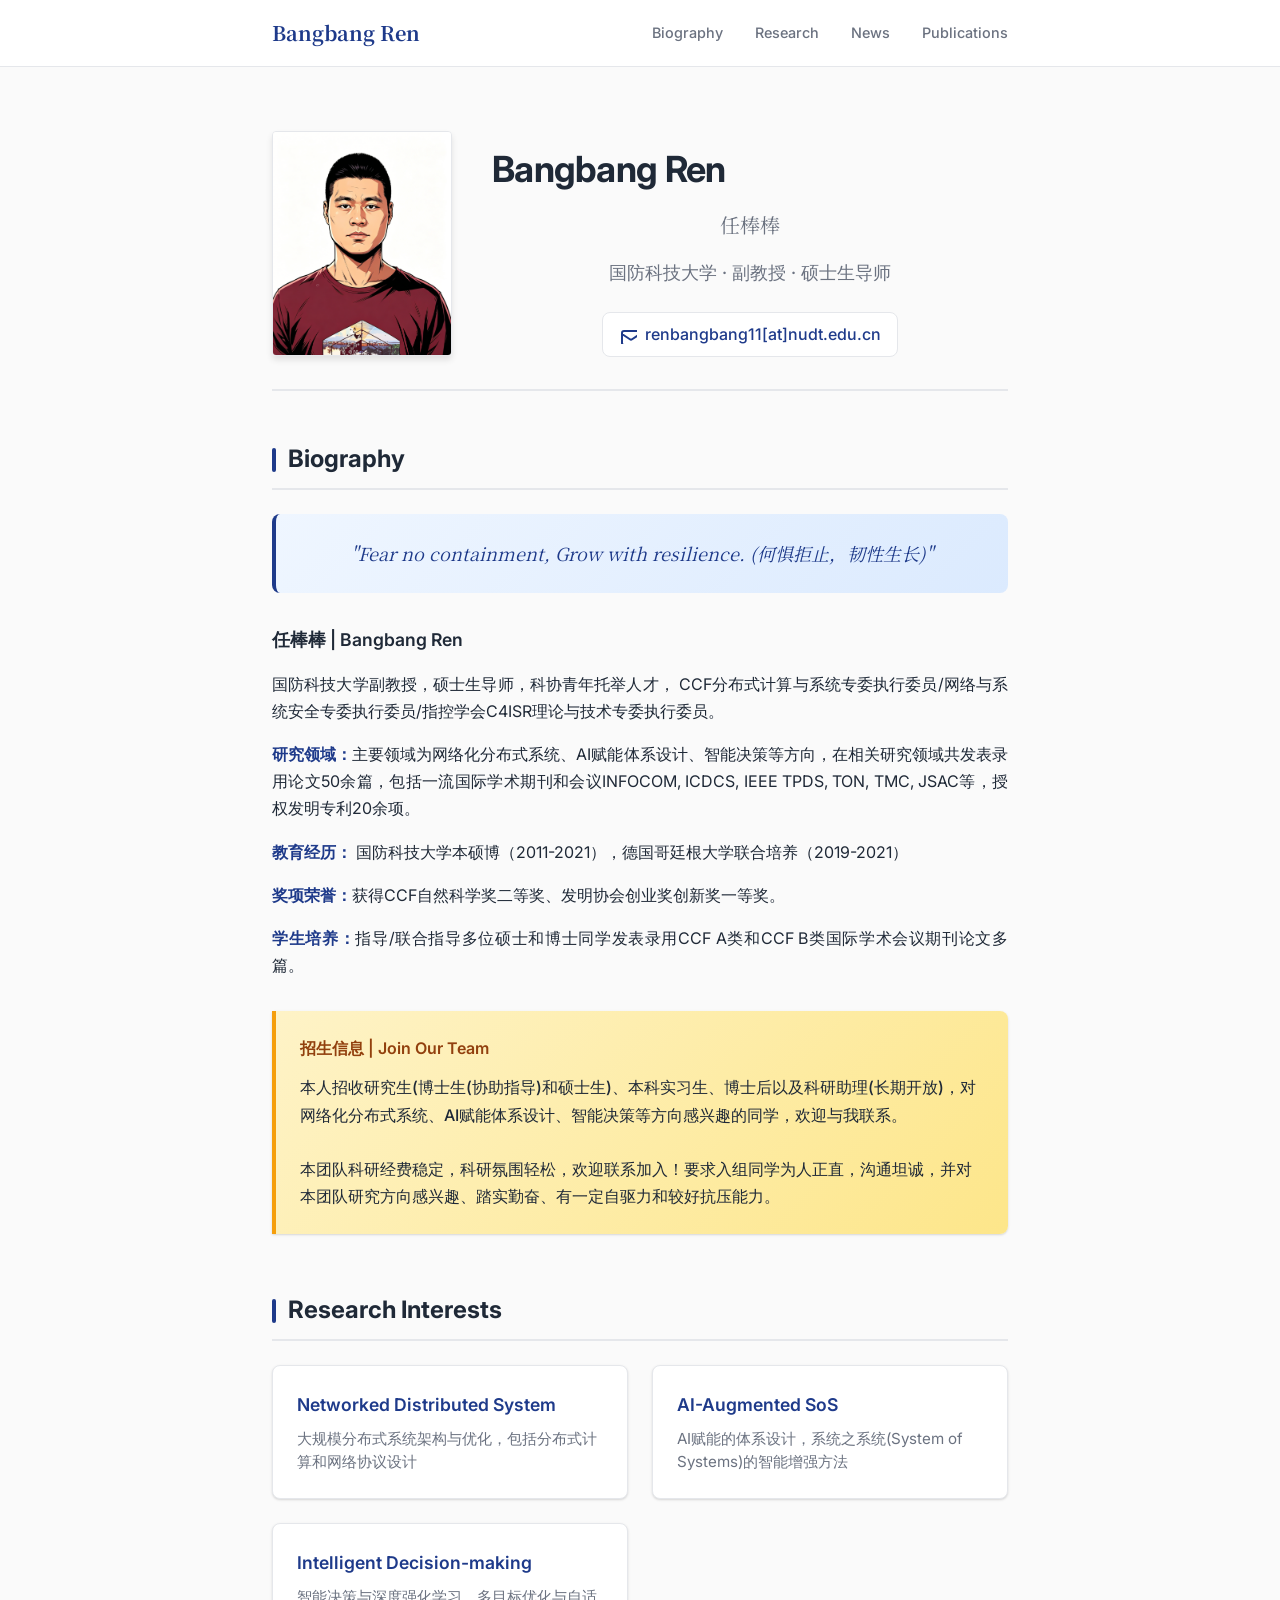
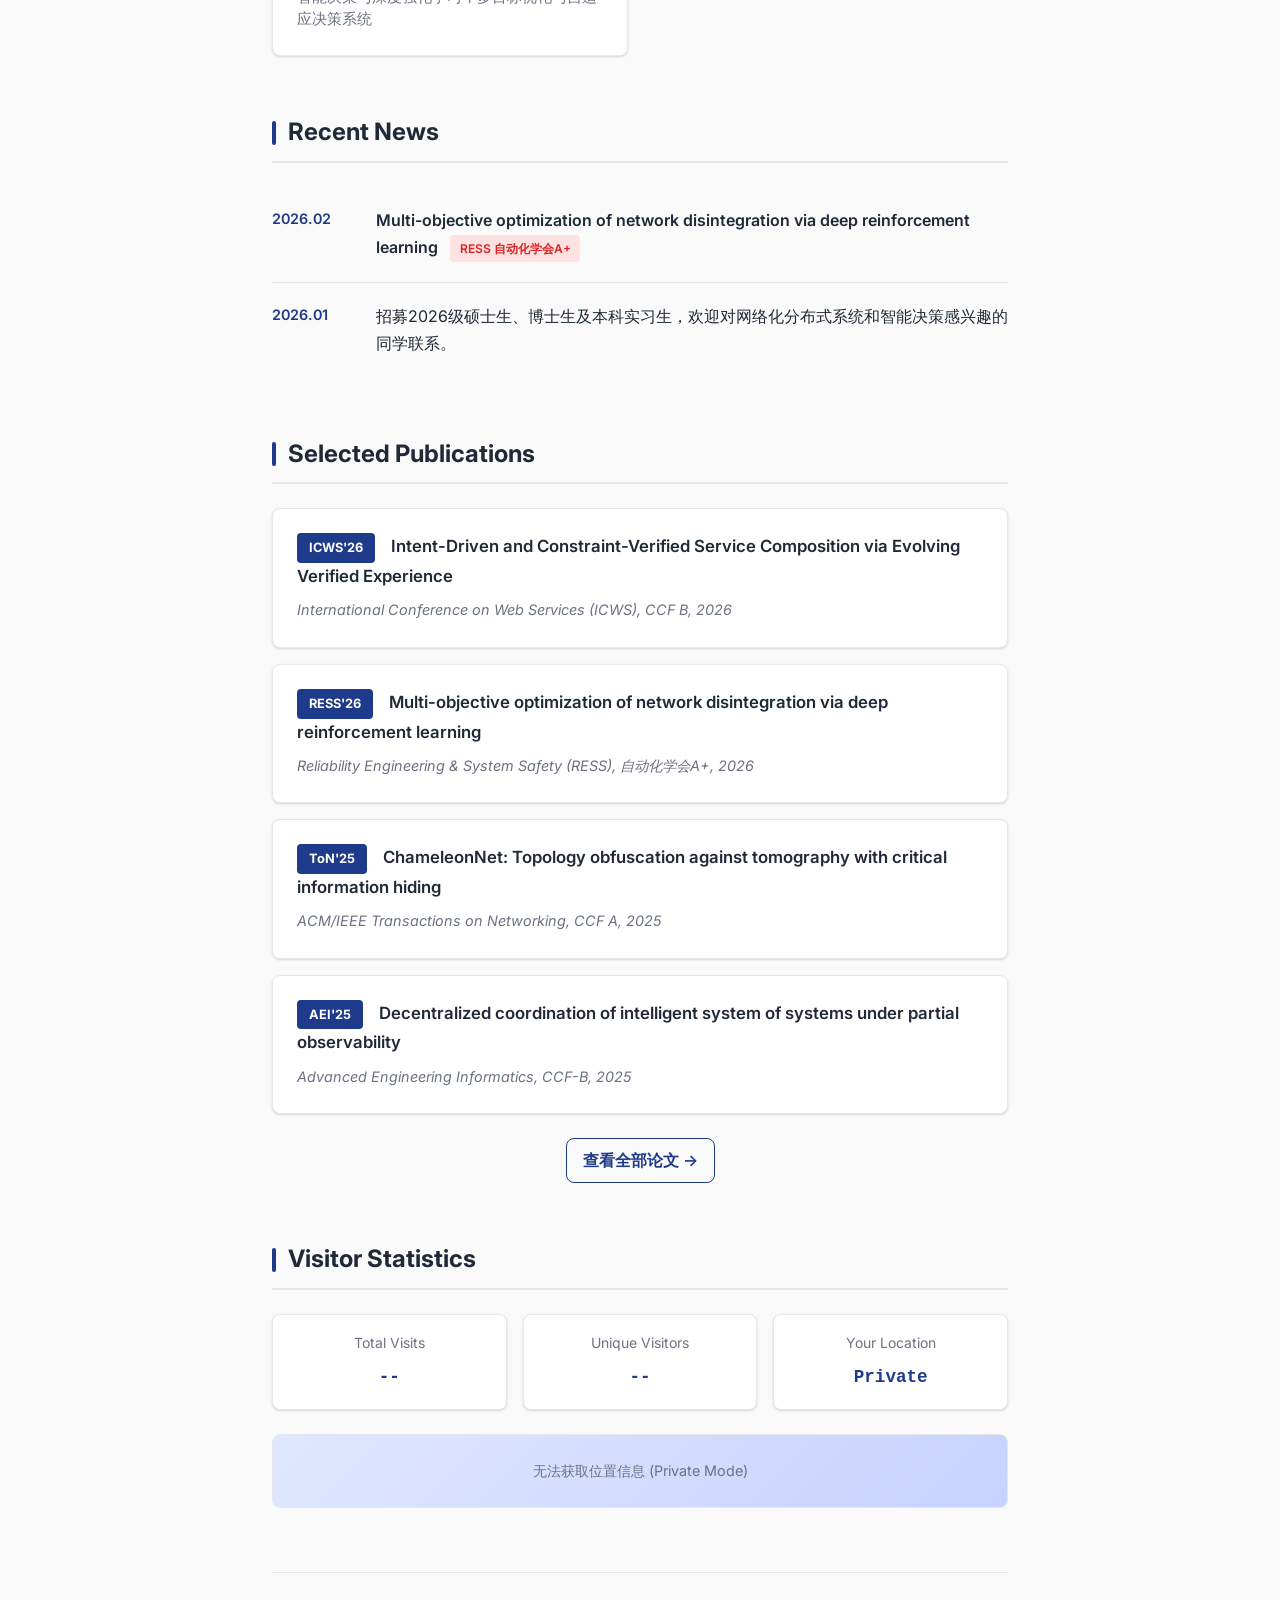
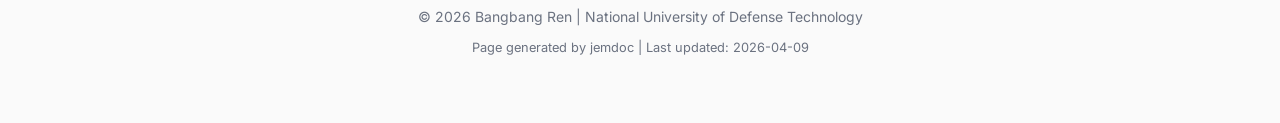
==== index.html @ 0771edfd "Update index.html" ====
<!DOCTYPE html>
<html lang="zh-CN">
<head>
    <meta charset="UTF-8">
    <meta name="viewport" content="width=device-width, initial-scale=1.0">
    <meta name="description" content="Bangbang Ren - Associate Professor at National University of Defense Technology. Research interests include Networked Distributed System, AI-Augmented SoS and Intelligent Decision.">
    <meta name="author" content="Bangbang Ren">
    
    <title>Bangbang Ren (任棒棒) - National University of Defense Technology</title>
    
    <!-- Google Fonts -->
    <link rel="preconnect" href="https://fonts.googleapis.com">
    <link rel="preconnect" href="https://fonts.gstatic.com" crossorigin>
    <link href="https://fonts.googleapis.com/css2?family=Inter:wght@300;400;500;600;700&family=Noto+Serif+SC:wght@400;600;700&display=swap" rel="stylesheet">
    
    <!-- 不蒜子统计 -->
    <script async src="//busuanzi.ibruce.info/busuanzi/2.3/busuanzi.pure.mini.js"></script>
    
    <style>
        /* ===== CSS Variables ===== */
        :root {
            --primary-color: #1e3a8a;
            --primary-light: #3b82f6;
            --accent-color: #dc2626;
            --text-primary: #1f2937;
            --text-secondary: #6b7280;
            --bg-body: #fafafa;
            --bg-card: #ffffff;
            --border-color: #e5e7eb;
            --shadow: 0 1px 3px 0 rgba(0, 0, 0, 0.1), 0 1px 2px 0 rgba(0, 0, 0, 0.06);
            --shadow-lg: 0 10px 15px -3px rgba(0, 0, 0, 0.1), 0 4px 6px -2px rgba(0, 0, 0, 0.05);
            --radius: 8px;
            --max-width: 800px;
            --transition: all 0.3s ease;
        }
        
        * {
            margin: 0;
            padding: 0;
            box-sizing: border-box;
        }
        
        html {
            scroll-behavior: smooth;
        }
        
        body {
            font-family: 'Inter', -apple-system, BlinkMacSystemFont, 'Segoe UI', sans-serif;
            line-height: 1.7;
            color: var(--text-primary);
            background-color: var(--bg-body);
            -webkit-font-smoothing: antialiased;
        }
        
        /* ===== Top Navigation Bar ===== */
        .top-nav {
            background: rgba(255, 255, 255, 0.95);
            backdrop-filter: blur(10px);
            border-bottom: 1px solid var(--border-color);
            position: sticky;
            top: 0;
            z-index: 100;
            padding: 1rem 0;
        }
        
        .nav-container {
            max-width: var(--max-width);
            margin: 0 auto;
            padding: 0 2rem;
            display: flex;
            justify-content: space-between;
            align-items: center;
        }
        
        .nav-brand {
            font-weight: 700;
            color: var(--primary-color);
            font-size: 1.25rem;
            text-decoration: none;
            font-family: 'Noto Serif SC', serif;
        }
        
        .nav-links {
            display: flex;
            gap: 2rem;
            list-style: none;
        }
        
        .nav-links a {
            text-decoration: none;
            color: var(--text-secondary);
            font-size: 0.9rem;
            font-weight: 500;
            transition: var(--transition);
            position: relative;
        }
        
        .nav-links a:hover {
            color: var(--primary-color);
        }
        
        .nav-links a::after {
            content: '';
            position: absolute;
            bottom: -4px;
            left: 0;
            width: 0;
            height: 2px;
            background: var(--primary-color);
            transition: width 0.3s ease;
        }
        
        .nav-links a:hover::after {
            width: 100%;
        }
        
        /* ===== Main Container ===== */
        .container {
            max-width: var(--max-width);
            margin: 0 auto;
            padding: 0 2rem 4rem;
        }
        
        /* ===== Profile Header ===== */
        .profile-header {
            padding: 4rem 0 3rem;
            text-align: center;
            border-bottom: 1px solid var(--border-color);
            margin-bottom: 3rem;
        }
        
        .profile-header h1 {
            font-size: 2.5rem;
            font-weight: 700;
            color: var(--text-primary);
            margin-bottom: 0.5rem;
            letter-spacing: -0.02em;
        }
        
        .profile-name-cn {
            font-size: 1.25rem;
            color: var(--text-secondary);
            font-weight: 400;
            font-family: 'Noto Serif SC', serif;
            margin-bottom: 1rem;
        }
        
        .profile-title {
            font-size: 1.1rem;
            color: var(--text-secondary);
            margin-bottom: 1.5rem;
            font-weight: 500;
        }
        
        .profile-contact {
            display: inline-flex;
            align-items: center;
            gap: 0.5rem;
            color: var(--primary-color);
            text-decoration: none;
            font-weight: 500;
            padding: 0.5rem 1rem;
            border: 1px solid var(--border-color);
            border-radius: var(--radius);
            transition: var(--transition);
            background: white;
        }
        
        .profile-contact:hover {
            background: #eff6ff;
            border-color: var(--primary-color);
            transform: translateY(-1px);
            box-shadow: var(--shadow);
        }
        
        /* ===== Section Styling ===== */
        .section {
            margin-bottom: 3.5rem;
            opacity: 0;
            transform: translateY(20px);
            animation: fadeInUp 0.6s ease forwards;
        }
        
        .section:nth-child(2) { animation-delay: 0.1s; }
        .section:nth-child(3) { animation-delay: 0.2s; }
        .section:nth-child(4) { animation-delay: 0.3s; }
        .section:nth-child(5) { animation-delay: 0.4s; }
        
        @keyframes fadeInUp {
            to {
                opacity: 1;
                transform: translateY(0);
            }
        }
        
        .section-header {
            font-size: 1.5rem;
            font-weight: 700;
            color: var(--text-primary);
            margin-bottom: 1.5rem;
            display: flex;
            align-items: center;
            gap: 0.75rem;
            padding-bottom: 0.5rem;
            border-bottom: 2px solid var(--border-color);
        }
        
        .section-header::before {
            content: '';
            display: inline-block;
            width: 4px;
            height: 24px;
            background: var(--primary-color);
            border-radius: 2px;
        }
        
        /* ===== Biography ===== */
        .quote {
            font-size: 1.125rem;
            font-style: italic;
            color: var(--primary-color);
            text-align: center;
            margin: 1.5rem 0 2rem;
            font-family: 'Noto Serif SC', serif;
            padding: 1.5rem;
            background: linear-gradient(135deg, #eff6ff 0%, #dbeafe 100%);
            border-radius: var(--radius);
            border-left: 4px solid var(--primary-color);
        }
        
        .bio-content h3 {
            font-size: 1.1rem;
            margin-top: 2rem;
            margin-bottom: 1rem;
            color: var(--text-primary);
            font-weight: 600;
        }
        
        .bio-content p {
            margin-bottom: 1rem;
            text-align: justify;
            text-align-last: left;
        }
        
        .bio-content strong {
            color: var(--primary-color);
            font-weight: 600;
        }
        
        .recruiting-box {
            background: linear-gradient(135deg, #fef3c7 0%, #fde68a 100%);
            border-left: 4px solid #f59e0b;
            padding: 1.5rem;
            margin: 2rem 0;
            border-radius: 0 var(--radius) var(--radius) 0;
            font-weight: 500;
            box-shadow: var(--shadow);
        }
        
        .recruiting-box strong {
            color: #92400e;
            display: block;
            margin-bottom: 0.75rem;
        }
        
        /* ===== Research Interests ===== */
        .research-grid {
            display: grid;
            grid-template-columns: repeat(auto-fit, minmax(250px, 1fr));
            gap: 1.5rem;
        }
        
        .research-card {
            background: var(--bg-card);
            padding: 1.5rem;
            border-radius: var(--radius);
            border: 1px solid var(--border-color);
            box-shadow: var(--shadow);
            transition: var(--transition);
            position: relative;
            overflow: hidden;
        }
        
        .research-card::before {
            content: '';
            position: absolute;
            top: 0;
            left: 0;
            width: 100%;
            height: 4px;
            background: var(--primary-color);
            transform: scaleX(0);
            transition: transform 0.3s ease;
        }
        
        .research-card:hover {
            transform: translateY(-4px);
            box-shadow: var(--shadow-lg);
        }
        
        .research-card:hover::before {
            transform: scaleX(1);
        }
        
        .research-card h3 {
            color: var(--primary-color);
            font-weight: 600;
            margin-bottom: 0.5rem;
            font-size: 1.1rem;
        }
        
        .research-card p {
            color: var(--text-secondary);
            font-size: 0.95rem;
            line-height: 1.5;
        }
        
        /* ===== News Section ===== */
        .news-list {
            list-style: none;
        }
        
        .news-item {
            padding: 1.25rem 0;
            border-bottom: 1px solid var(--border-color);
            display: flex;
            gap: 1.5rem;
            transition: var(--transition);
        }
        
        .news-item:hover {
            padding-left: 0.5rem;
            background: rgba(239, 246, 255, 0.5);
        }
        
        .news-item:last-child {
            border-bottom: none;
        }
        
        .news-date {
            font-weight: 600;
            color: var(--primary-color);
            font-size: 0.9rem;
            min-width: 80px;
            flex-shrink: 0;
        }
        
        .news-content a {
            color: var(--text-primary);
            text-decoration: none;
            font-weight: 600;
            transition: var(--transition);
            border-bottom: 1px solid transparent;
        }
        
        .news-content a:hover {
            color: var(--primary-color);
            border-bottom-color: var(--primary-color);
        }
        
        .ccf-tag {
            display: inline-block;
            background: #fee2e2;
            color: var(--accent-color);
            padding: 0.2rem 0.6rem;
            border-radius: 4px;
            font-size: 0.75rem;
            font-weight: 600;
            margin-left: 0.5rem;
            vertical-align: middle;
        }
        
        /* ===== Publications ===== */
        .publication-item {
            padding: 1.5rem;
            margin-bottom: 1rem;
            background: var(--bg-card);
            border-radius: var(--radius);
            border: 1px solid var(--border-color);
            box-shadow: var(--shadow);
            transition: var(--transition);
        }
        
        .publication-item:hover {
            box-shadow: var(--shadow-lg);
            transform: translateX(4px);
            border-left: 3px solid var(--primary-color);
        }
        
        .venue-tag {
            display: inline-block;
            background: var(--primary-color);
            color: white;
            padding: 0.25rem 0.75rem;
            border-radius: 4px;
            font-size: 0.8rem;
            font-weight: 700;
            margin-right: 0.75rem;
        }
        
        .pub-title {
            color: var(--text-primary);
            text-decoration: none;
            font-weight: 600;
            font-size: 1.05rem;
            line-height: 1.4;
        }
        
        .venue {
            color: var(--text-secondary);
            font-size: 0.9rem;
            margin-top: 0.5rem;
            font-style: italic;
        }
        
        .more-link {
            margin-top: 1.5rem;
            text-align: center;
        }
        
        .more-link a {
            color: var(--primary-color);
            text-decoration: none;
            font-weight: 600;
            display: inline-flex;
            align-items: center;
            gap: 0.5rem;
            transition: var(--transition);
            padding: 0.5rem 1rem;
            border: 1px solid var(--primary-color);
            border-radius: var(--radius);
        }
        
        .more-link a:hover {
            background: var(--primary-color);
            color: white;
        }
        
        /* ===== Visitor Stats ===== */
        .stats-grid {
            display: grid;
            grid-template-columns: repeat(3, 1fr);
            gap: 1rem;
            margin-bottom: 1.5rem;
        }
        
        .stat-card {
            background: var(--bg-card);
            padding: 1rem;
            border-radius: var(--radius);
            border: 1px solid var(--border-color);
            text-align: center;
            box-shadow: var(--shadow);
        }
        
        .stat-label {
            display: block;
            font-size: 0.875rem;
            color: var(--text-secondary);
            margin-bottom: 0.5rem;
        }
        
        .stat-value {
            font-weight: 700;
            color: var(--primary-color);
            font-family: 'Courier New', monospace;
            font-size: 1.1rem;
        }
        
        .location-info {
            background: linear-gradient(135deg, #e0e7ff 0%, #c7d2fe 100%);
            border-radius: var(--radius);
            padding: 1.5rem;
            text-align: center;
            border: 1px solid var(--border-color);
            font-size: 0.9rem;
            color: var(--text-secondary);
        }
        
        /* ===== Footer ===== */
        .footer {
            margin-top: 4rem;
            padding-top: 2rem;
            border-top: 1px solid var(--border-color);
            text-align: center;
            color: var(--text-secondary);
            font-size: 0.875rem;
        }
        
        .footer a {
            color: var(--primary-light);
            text-decoration: none;
        }
        
        /* ===== Mobile Responsive ===== */
        @media (max-width: 768px) {
            .nav-links {
                display: none;
            }
            
            .profile-header h1 {
                font-size: 2rem;
            }
            
            .container {
                padding: 0 1.5rem 3rem;
            }
            
            .research-grid {
                grid-template-columns: 1fr;
            }
            
            .stats-grid {
                grid-template-columns: 1fr;
            }
            
            .news-item {
                flex-direction: column;
                gap: 0.5rem;
            }
        }
        
        /* Mobile Menu Button */
        .mobile-menu-btn {
            display: none;
            background: none;
            border: none;
            cursor: pointer;
            padding: 0.5rem;
        }
        
        @media (max-width: 768px) {
            .mobile-menu-btn {
                display: block;
            }
            
            .nav-links {
                display: none;
                position: absolute;
                top: 100%;
                left: 0;
                right: 0;
                background: white;
                flex-direction: column;
                padding: 1rem;
                box-shadow: var(--shadow-lg);
                border-top: 1px solid var(--border-color);
            }
            
            .nav-links.active {
                display: flex;
            }
        }
    </style>
</head>
<body>
    <!-- Top Navigation -->
    <nav class="top-nav">
        <div class="nav-container">
            <a href="#" class="nav-brand">Bangbang Ren</a>
            
            <button class="mobile-menu-btn" onclick="toggleMobileMenu()">
                <svg width="24" height="24" fill="none" stroke="currentColor" stroke-width="2">
                    <path d="M3 12h18M3 6h18M3 18h18"/>
                </svg>
            </button>
            
            <ul class="nav-links" id="navLinks">
                <li><a href="#biography">Biography</a></li>
                <li><a href="#research">Research</a></li>
                <li><a href="#news">News</a></li>
                <li><a href="#publications">Publications</a></li>
            </ul>
        </div>
    </nav>

    <div class="container">
        <!-- Profile Header -->
<header class="profile-header" style="display: flex; align-items: flex-start; gap: 2.5rem; margin-bottom: 3rem; padding-bottom: 2rem; border-bottom: 2px solid var(--border-color);">
    
    <!-- 左侧照片 -->
    <div class="profile-photo-wrapper" style="flex-shrink: 0;">
        <img src="myphoto.png" alt="Bangbang Ren" class="profile-photo-square" style="width: 180px; height: 225px; object-fit: cover; border-radius: 4px; box-shadow: 0 4px 6px rgba(0,0,0,0.1); border: 1px solid #e5e7eb; display: block;">
    </div>
    
    <!-- 右侧信息 -->
    <div class="profile-info-text" style="flex: 1; padding-top: 0.5rem;">
        <h1 style="font-size: 2.25rem; margin-bottom: 0.5rem; text-align: left;">Bangbang Ren</h1>
        <div style="font-size: 1.25rem; color: var(--text-secondary); margin-bottom: 1rem; font-family: 'Noto Serif SC', serif;">任棒棒</div>
        <div style="font-size: 1.1rem; color: var(--text-secondary); margin-bottom: 1.5rem; font-weight: 500;">国防科技大学 · 副教授 · 硕士生导师</div>
        
        <a href="mailto:renbangbang11@nudt.edu.cn" class="profile-contact" style="display: inline-flex; align-items: center; gap: 0.5rem; color: var(--primary-color); text-decoration: none; font-weight: 500; padding: 0.5rem 1rem; border: 1px solid var(--border-color); border-radius: var(--radius); transition: all 0.3s ease; background: white;">
            <svg width="18" height="18" fill="none" stroke="currentColor" stroke-width="2">
                <path d="M3 8l7.89 5.26a2 2 0 002.22 0L21 8M5 19h14a2 2 0 002-2V7a2 2 0 00-2-2H5a2 2 0 00-2 2v10a2 2 0 002 2z"/>
            </svg>
            renbangbang11[at]nudt.edu.cn
        </a>
    </div>
</header>

        <!-- Short Biography -->
        <section class="section" id="biography">
            <h2 class="section-header">Biography</h2>
            <p class="quote">"Fear no containment, Grow with resilience. (何惧拒止，韧性生长)"</p>
           
            <div class="bio-content">
                <h3>任棒棒 | Bangbang Ren</h3>
                <p>
                    国防科技大学副教授，硕士生导师，科协青年托举人才，
                    CCF分布式计算与系统专委执行委员/网络与系统安全专委执行委员/指控学会C4ISR理论与技术专委执行委员。
                </p>
                <p>
                    <strong>研究领域：</strong>主要领域为网络化分布式系统、AI赋能体系设计、智能决策等方向，在相关研究领域共发表录用论文50余篇，包括一流国际学术期刊和会议INFOCOM, ICDCS, IEEE TPDS, TON, TMC, JSAC等，授权发明专利20余项。
                </p>
                  <p>
                    <strong>教育经历：</strong> 国防科技大学本硕博（2011-2021），德国哥廷根大学联合培养（2019-2021）
                </p>
                <p>
                    <strong>奖项荣誉：</strong>获得CCF自然科学奖二等奖、发明协会创业奖创新奖一等奖。
                </p>
                <p>
                    <strong>学生培养：</strong>指导/联合指导多位硕士和博士同学发表录用CCF A类和CCF B类国际学术会议期刊论文多篇。
                </p>
                
                <div class="recruiting-box">
                    <strong>招生信息 | Join Our Team</strong>
                    本人招收研究生(博士生(协助指导)和硕士生)、本科实习生、博士后以及科研助理(长期开放)，对网络化分布式系统、AI赋能体系设计、智能决策等方向感兴趣的同学，欢迎与我联系。<br><br>
                    本团队科研经费稳定，科研氛围轻松，欢迎联系加入！要求入组同学为人正直，沟通坦诚，并对本团队研究方向感兴趣、踏实勤奋、有一定自驱力和较好抗压能力。
                </div>
            </div>
        </section>

        <!-- Research Interests -->
        <section class="section" id="research">
            <h2 class="section-header">Research Interests</h2>
            <div class="research-grid">
                <div class="research-card">
                    <h3>Networked Distributed System</h3>
                    <p>大规模分布式系统架构与优化，包括分布式计算和网络协议设计</p>
                </div>
                <div class="research-card">
                    <h3>AI-Augmented SoS</h3>
                    <p>AI赋能的体系设计，系统之系统(System of Systems)的智能增强方法</p>
                </div>
                <div class="research-card">
                    <h3>Intelligent Decision-making</h3>
                    <p>智能决策与深度强化学习，多目标优化与自适应决策系统</p>
                </div>
            </div>
        </section>

        <!-- News Section -->
        <section class="section" id="news">
            <h2 class="section-header">Recent News</h2>
            <ul class="news-list">
                <li class="news-item">
                    <span class="news-date">2026.02</span>
                    <div class="news-content">
                        <a href="#">Multi-objective optimization of network disintegration via deep reinforcement learning</a> 
                        <span class="ccf-tag">RESS 自动化学会A+</span>
                    </div>
                </li>
                <li class="news-item">
                    <span class="news-date">2026.01</span>
                    <div class="news-content">
                        招募2026级硕士生、博士生及本科实习生，欢迎对网络化分布式系统和智能决策感兴趣的同学联系。
                    </div>
                </li>
            </ul>
        </section>

        <!-- Selected Publications -->
        <section class="section" id="publications">
            <h2 class="section-header">Selected Publications</h2>
           <div class="publication-item">
                <span class="venue-tag">ICWS'26</span>
                <a href="#" class="pub-title">Intent-Driven and Constraint-Verified Service Composition via Evolving Verified Experience</a>
                <div class="venue">International Conference on Web Services (ICWS), CCF B, 2026</div>
            </div>
            <div class="publication-item">
                <span class="venue-tag">RESS'26</span>
                <a href="#" class="pub-title">Multi-objective optimization of network disintegration via deep reinforcement learning</a>
                <div class="venue">Reliability Engineering & System Safety (RESS), 自动化学会A+, 2026</div>
            </div>

       
            <div class="publication-item">
                <span class="venue-tag">ToN'25</span>
                <a href="#" class="pub-title">ChameleonNet: Topology obfuscation against tomography with critical information hiding</a>
                <div class="venue">ACM/IEEE Transactions on Networking, CCF A, 2025</div>
            </div>

          <div class="publication-item">
                <span class="venue-tag">AEI'25</span>
                <a href="#" class="pub-title">Decentralized coordination of intelligent system of systems under partial observability</a>
                <div class="venue">Advanced Engineering Informatics, CCF-B, 2025</div>
            </div>

            
            <p class="more-link">
                <a href="https://scholar.google.com/citations?user=x1xr6r4AAAAJ&hl=zh-CN&oi=ao">
                    查看全部论文 →
                </a>
            </p>
        </section>

        <!-- Visitor Statistics -->
        <section class="section">
            <h2 class="section-header">Visitor Statistics</h2>
            <div class="stats-grid">
                <div class="stat-card">
                    <span class="stat-label">Total Visits</span>
                    <span id="busuanzi_value_site_pv" class="stat-value">--</span>
                </div>
                <div class="stat-card">
                    <span class="stat-label">Unique Visitors</span>
                    <span id="busuanzi_value_site_uv" class="stat-value">--</span>
                </div>
                <div class="stat-card">
                    <span class="stat-label">Your Location</span>
                    <span id="visitor-location" class="stat-value">--</span>
                </div>
            </div>
            <div id="location-info" class="location-info">
                正在获取访客信息...
            </div>
        </section>

        <!-- Footer -->
        <footer class="footer">
            <p>© 2026 Bangbang Ren | National University of Defense Technology</p>
            <p style="margin-top: 0.5rem; font-size: 0.8rem;">
                Page generated by jemdoc | Last updated: 2026-04-09
            </p>
        </footer>
    </div>

    <script>
        // Mobile Menu Toggle
        function toggleMobileMenu() {
            const navLinks = document.getElementById('navLinks');
            navLinks.classList.toggle('active');
        }
        
        // Get Visitor IP and Location
        fetch('https://ipapi.co/json/')
            .then(response => response.json())
            .then(data => {
                document.getElementById('visitor-location').textContent = data.city || data.country_name;
                document.getElementById('location-info').innerHTML = `
                    <div style="display: flex; align-items: center; justify-content: center; gap: 1rem;">
                        <div style="font-size: 1.5rem;">📍</div>
                        <div style="text-align: left;">
                            <div style="font-weight: 600; color: var(--text-primary);">${data.city}, ${data.country_name}</div>
                            <div style="font-size: 0.8rem; margin-top: 0.25rem;">${data.org || ''} | IP: ${data.ip}</div>
                        </div>
                    </div>
                `;
            })
            .catch(error => {
                document.getElementById('visitor-location').textContent = 'Private';
                document.getElementById('location-info').textContent = '无法获取位置信息 (Private Mode)';
            });
            
        // Smooth scroll for navigation
        document.querySelectorAll('a[href^="#"]').forEach(anchor => {
            anchor.addEventListener('click', function (e) {
                e.preventDefault();
                const target = document.querySelector(this.getAttribute('href'));
                if (target) {
                    target.scrollIntoView({
                        behavior: 'smooth',
                        block: 'start'
                    });
                    // Close mobile menu if open
                    document.getElementById('navLinks').classList.remove('active');
                }
            });
        });
        
        // Highlight active section on scroll
        window.addEventListener('scroll', () => {
            const sections = document.querySelectorAll('.section');
            const navLinks = document.querySelectorAll('.nav-links a');
            
            let current = '';
            sections.forEach(section => {
                const sectionTop = section.offsetTop;
                if (pageYOffset >= sectionTop - 100) {
                    current = section.getAttribute('id');
                }
            });
            
            navLinks.forEach(link => {
                link.style.color = '';
                if (link.getAttribute('href') === '#' + current) {
                    link.style.color = 'var(--primary-color)';
                }
            });
        });
    </script>
</body>
</html>
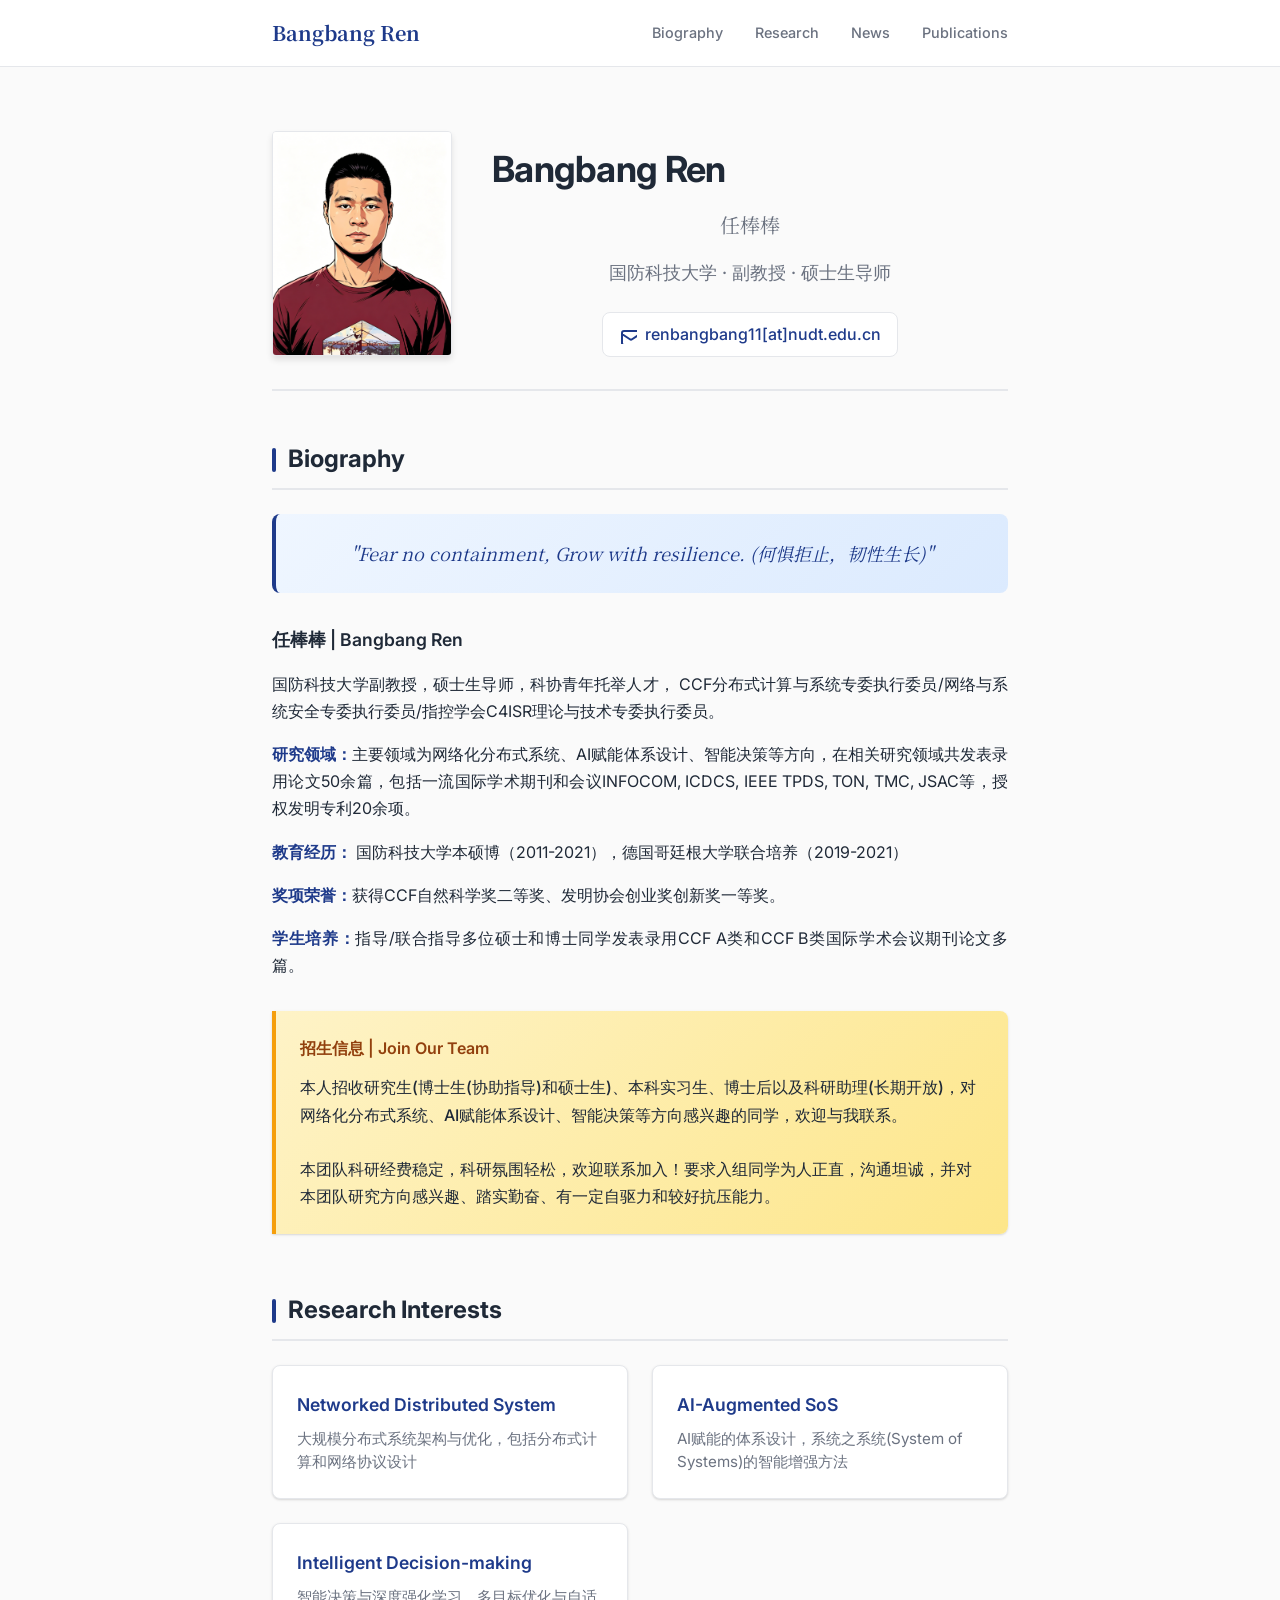
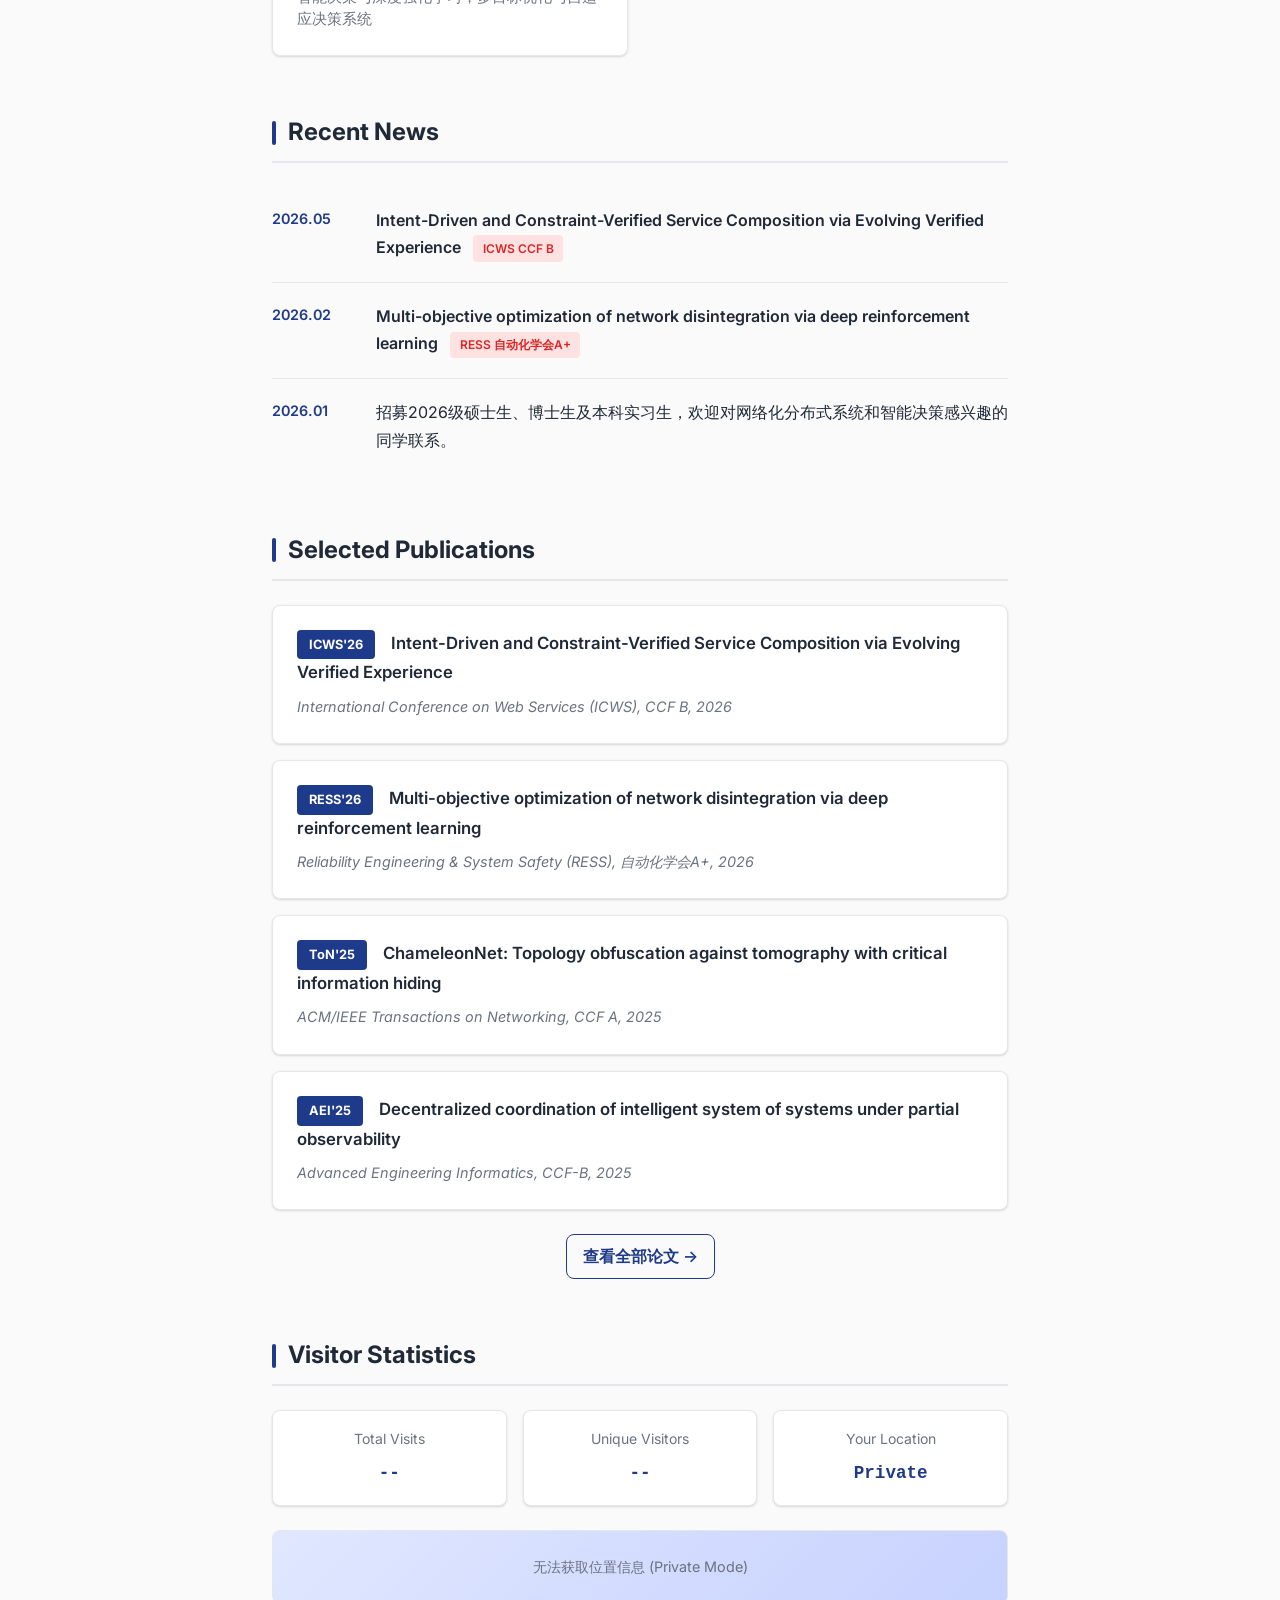
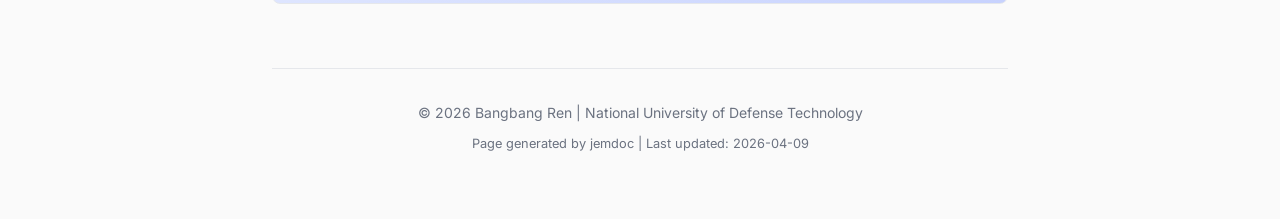
==== commit 8e8a6b85: "Update index.html" ====
--- a/index.html
+++ b/index.html
@@ -653,6 +653,13 @@
         <section class="section" id="news">
             <h2 class="section-header">Recent News</h2>
             <ul class="news-list">
+                 <li class="news-item">
+                    <span class="news-date">2026.05</span>
+                    <div class="news-content">
+                        <a href="#">Intent-Driven and Constraint-Verified Service Composition via Evolving Verified Experience</a> 
+                        <span class="ccf-tag">ICWS CCF B</span>
+                    </div>
+                </li>
                 <li class="news-item">
                     <span class="news-date">2026.02</span>
                     <div class="news-content">
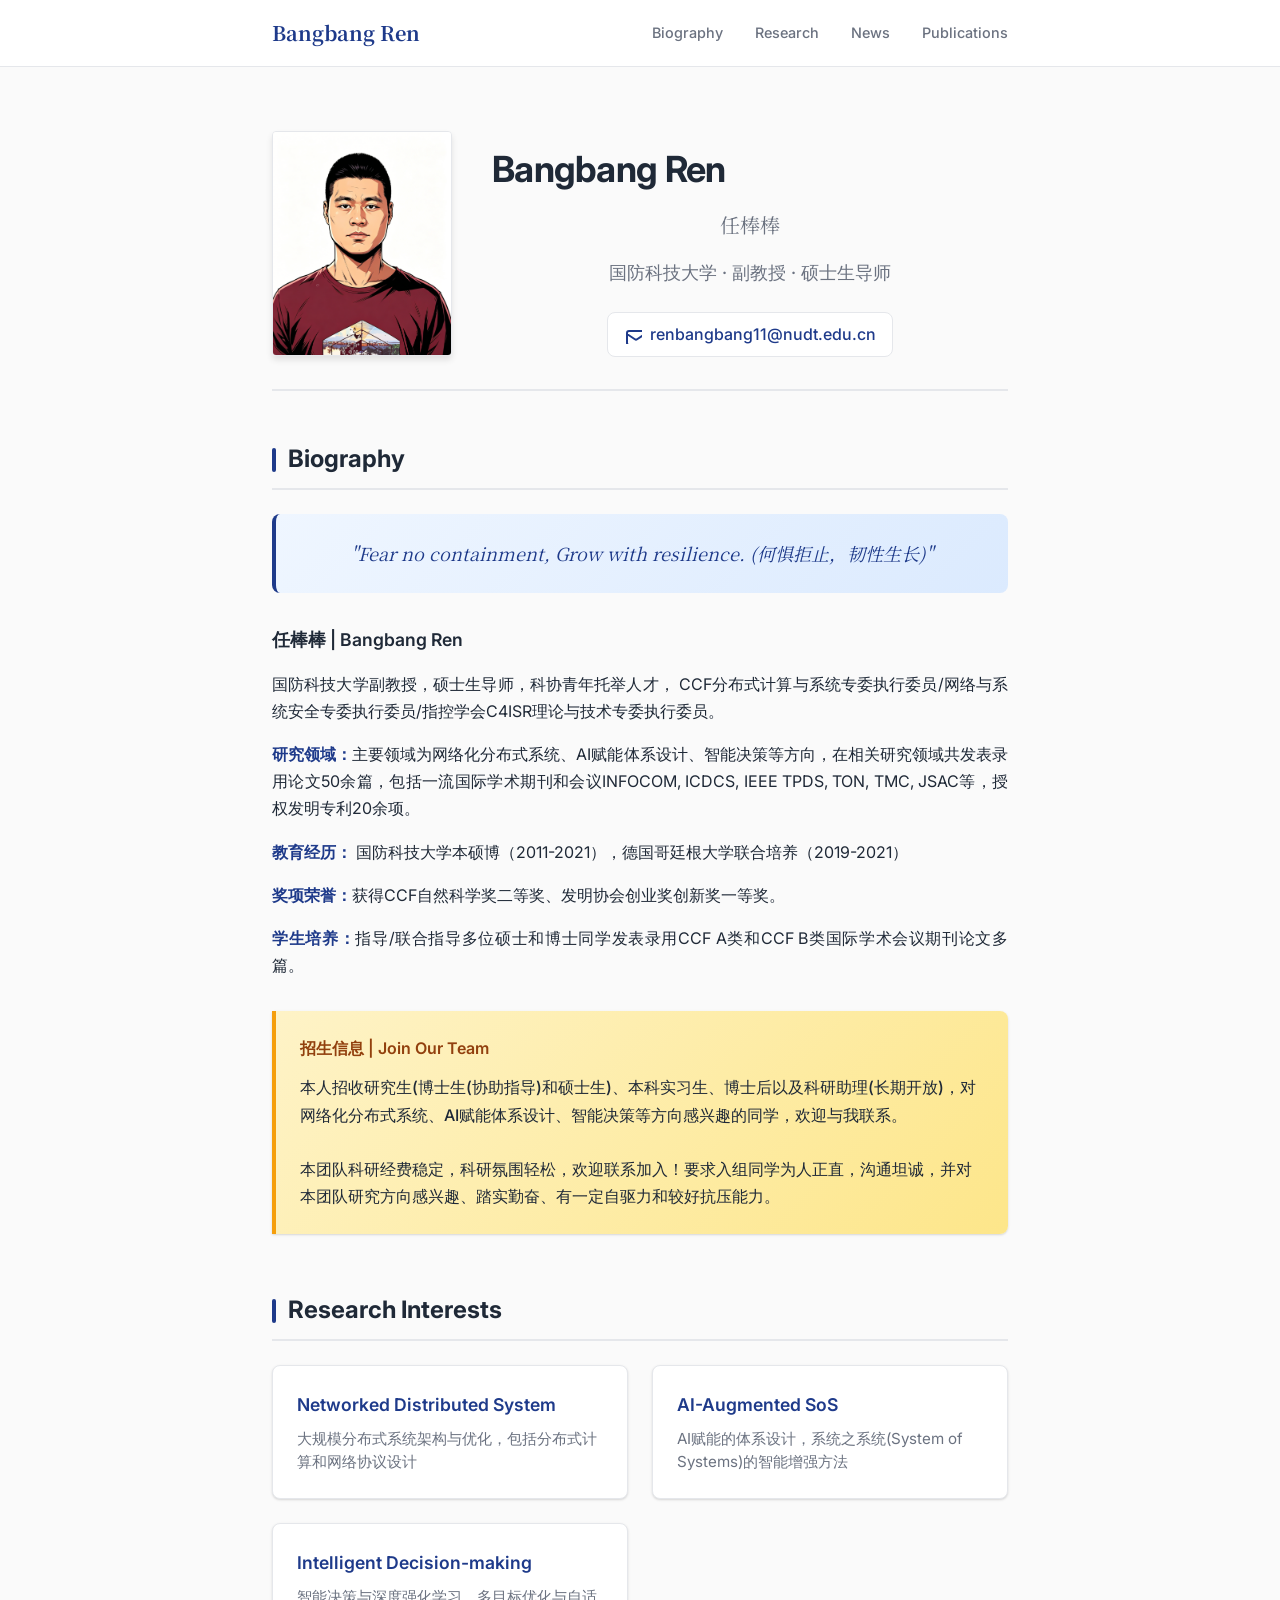
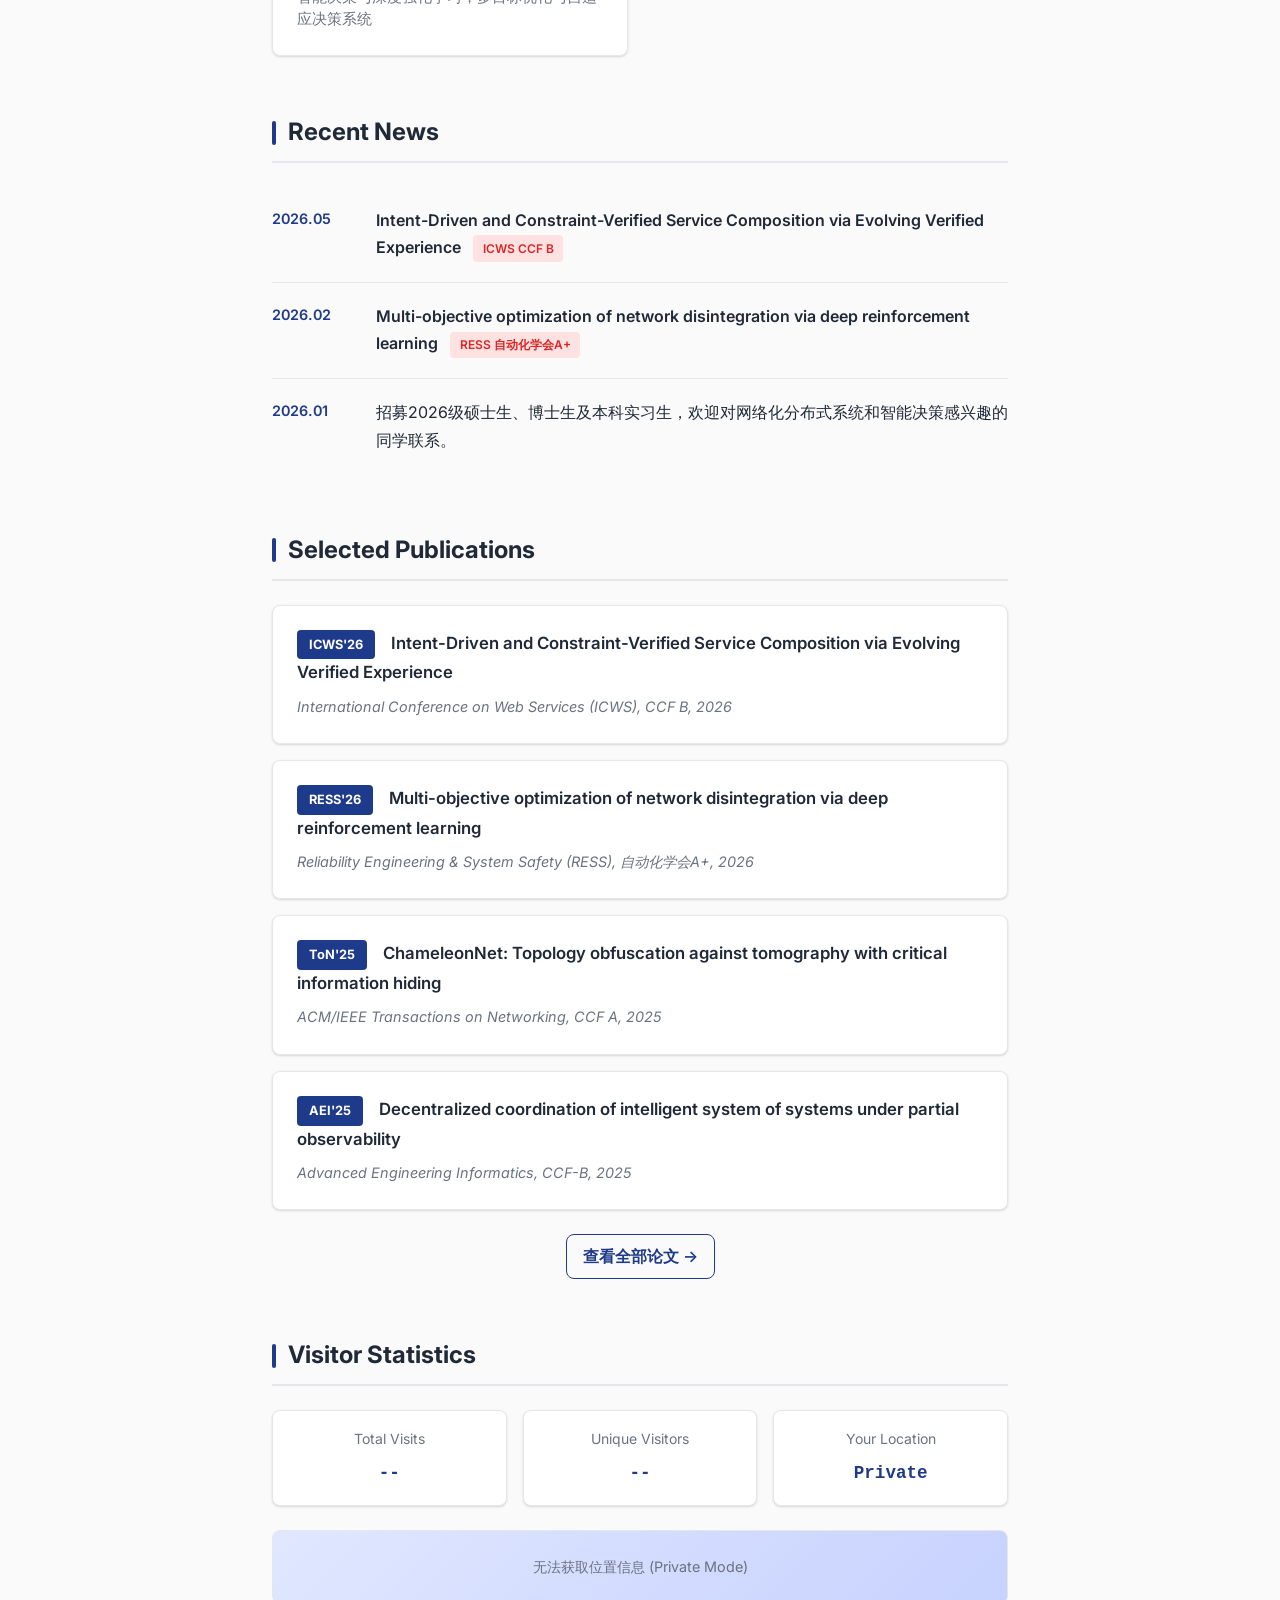
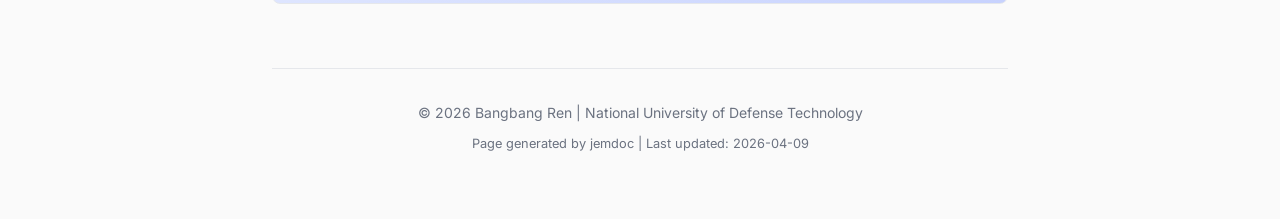
==== commit 76ff5ae6: "Update index.html" ====
--- a/index.html
+++ b/index.html
@@ -593,7 +593,7 @@
             <svg width="18" height="18" fill="none" stroke="currentColor" stroke-width="2">
                 <path d="M3 8l7.89 5.26a2 2 0 002.22 0L21 8M5 19h14a2 2 0 002-2V7a2 2 0 00-2-2H5a2 2 0 00-2 2v10a2 2 0 002 2z"/>
             </svg>
-            renbangbang11[at]nudt.edu.cn
+            renbangbang11@nudt.edu.cn
         </a>
     </div>
 </header>
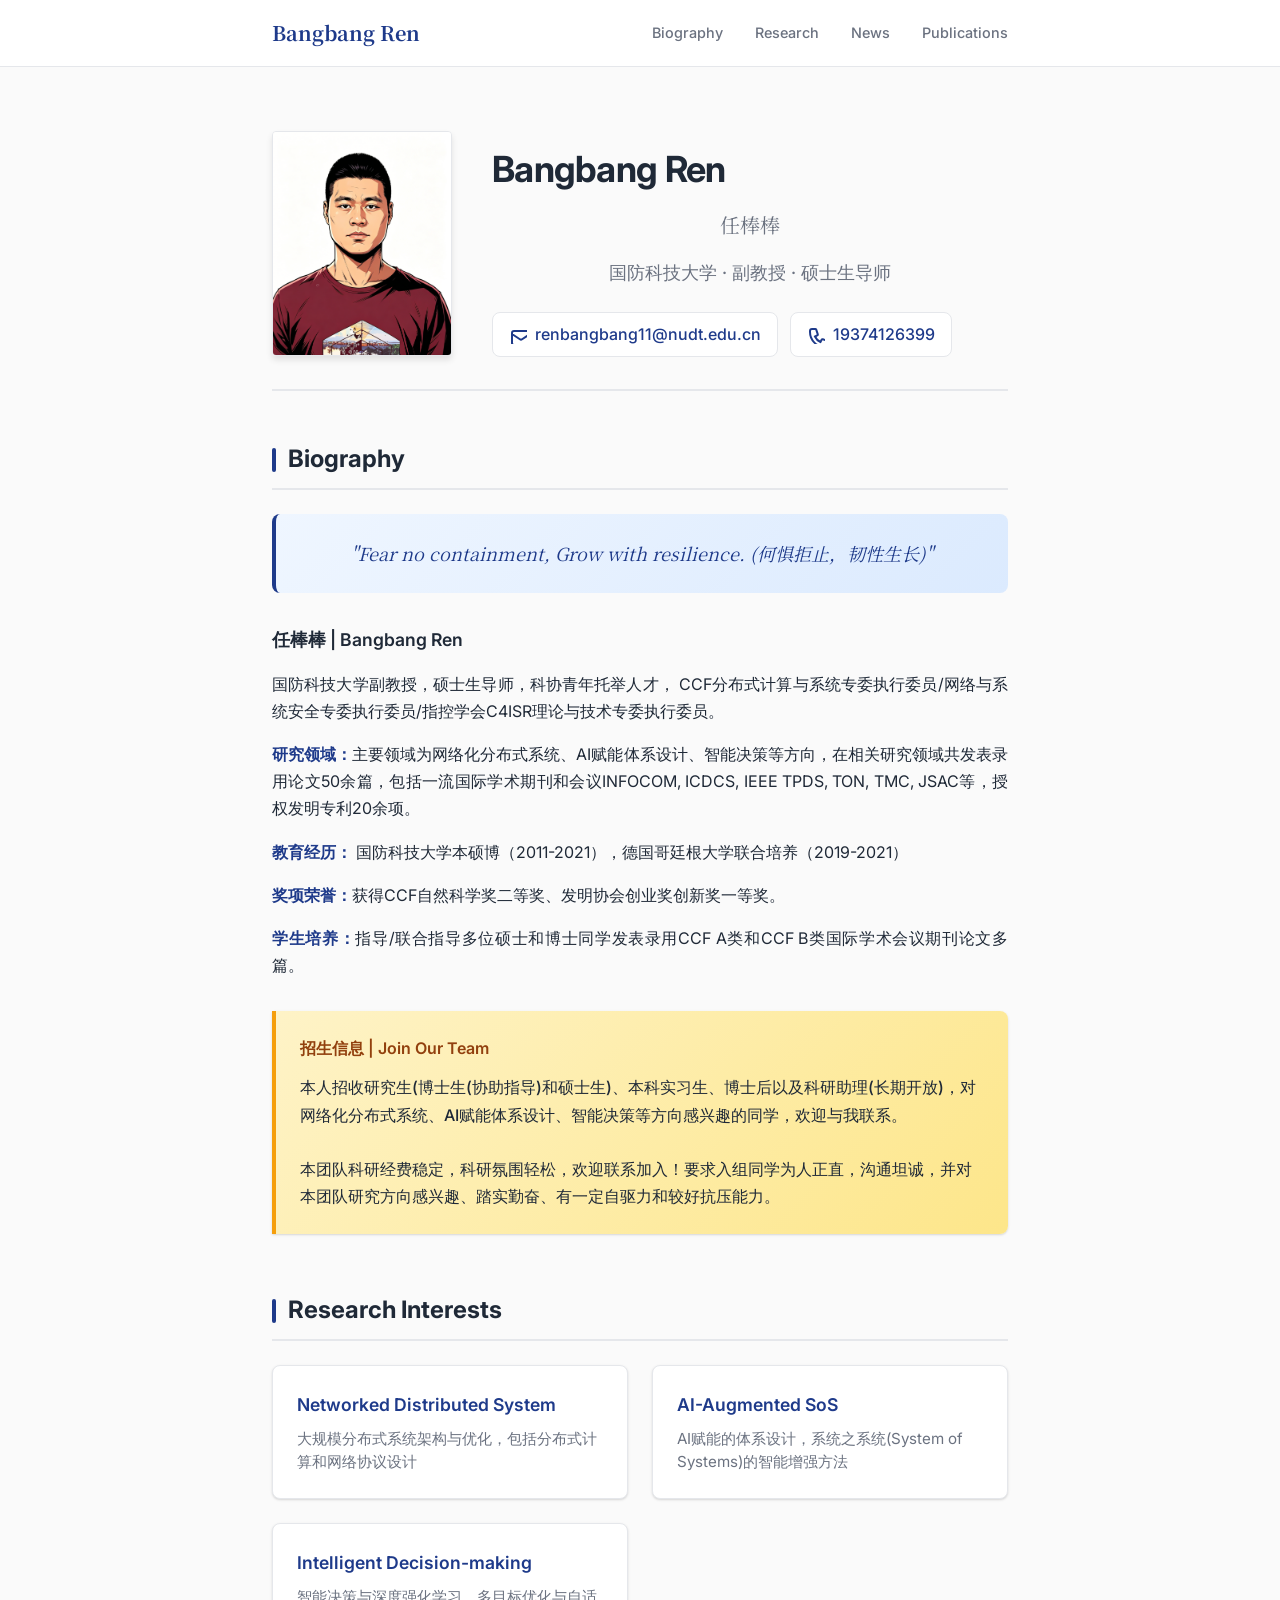
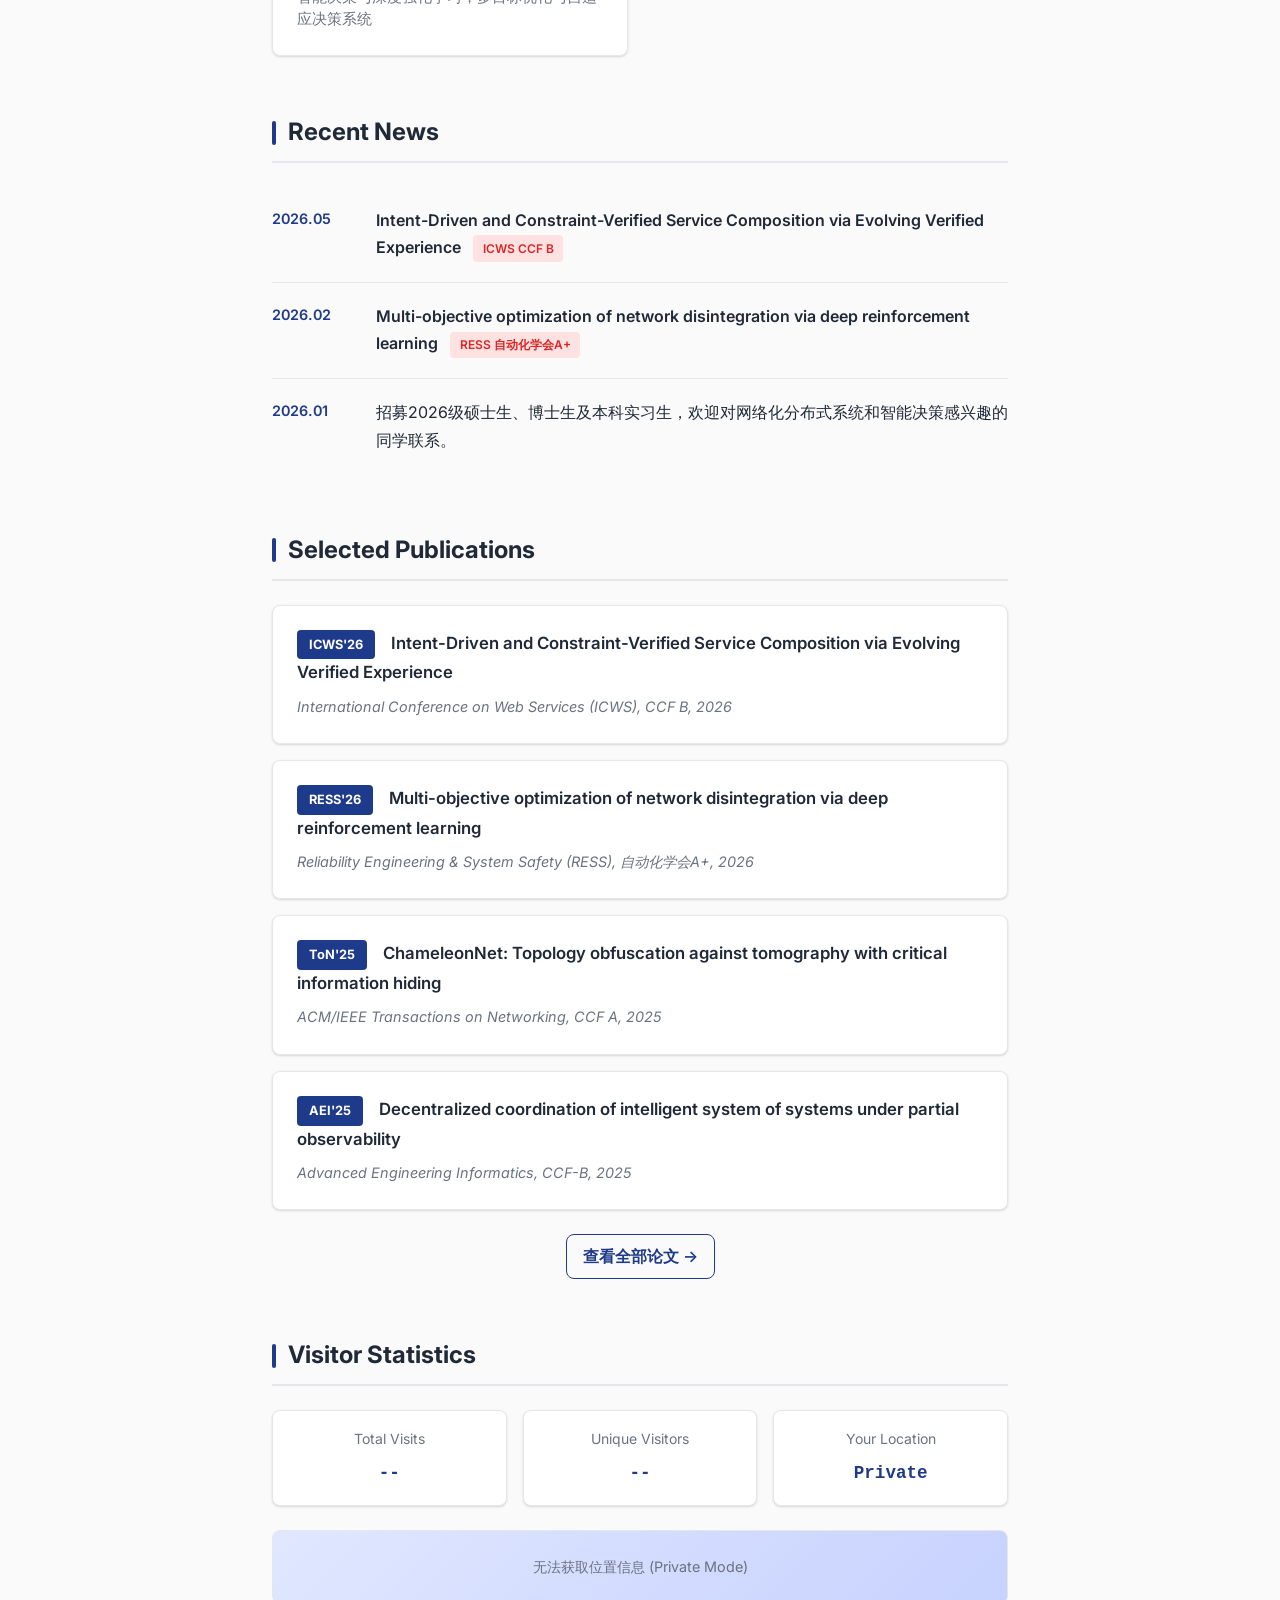
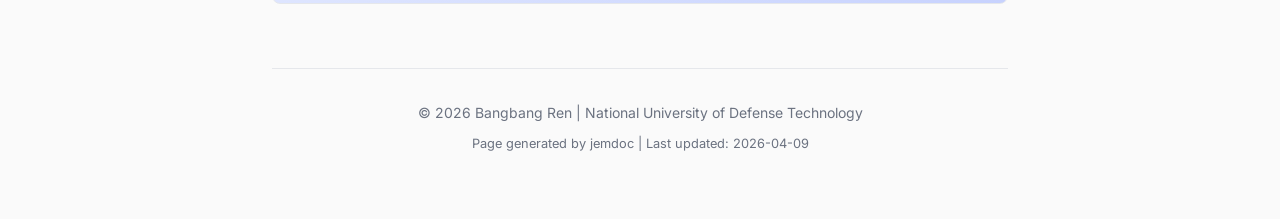
==== commit de2807be: "Update index.html" ====
--- a/index.html
+++ b/index.html
@@ -589,12 +589,23 @@
         <div style="font-size: 1.25rem; color: var(--text-secondary); margin-bottom: 1rem; font-family: 'Noto Serif SC', serif;">任棒棒</div>
         <div style="font-size: 1.1rem; color: var(--text-secondary); margin-bottom: 1.5rem; font-weight: 500;">国防科技大学 · 副教授 · 硕士生导师</div>
         
-        <a href="mailto:renbangbang11@nudt.edu.cn" class="profile-contact" style="display: inline-flex; align-items: center; gap: 0.5rem; color: var(--primary-color); text-decoration: none; font-weight: 500; padding: 0.5rem 1rem; border: 1px solid var(--border-color); border-radius: var(--radius); transition: all 0.3s ease; background: white;">
-            <svg width="18" height="18" fill="none" stroke="currentColor" stroke-width="2">
-                <path d="M3 8l7.89 5.26a2 2 0 002.22 0L21 8M5 19h14a2 2 0 002-2V7a2 2 0 00-2-2H5a2 2 0 00-2 2v10a2 2 0 002 2z"/>
-            </svg>
-            renbangbang11@nudt.edu.cn
-        </a>
+       <div style="display: flex; flex-wrap: wrap; gap: 0.75rem;">
+    <!-- 邮箱 -->
+    <a href="mailto:renbangbang11@nudt.edu.cn" class="profile-contact" style="display: inline-flex; align-items: center; gap: 0.5rem; color: var(--primary-color); text-decoration: none; font-weight: 500; padding: 0.5rem 1rem; border: 1px solid var(--border-color); border-radius: var(--radius); transition: all 0.3s ease; background: white;">
+        <svg width="18" height="18" fill="none" stroke="currentColor" stroke-width="2">
+            <path d="M3 8l7.89 5.26a2 2 0 002.22 0L21 8M5 19h14a2 2 0 002-2V7a2 2 0 00-2-2H5a2 2 0 00-2 2v10a2 2 0 002 2z"/>
+        </svg>
+        renbangbang11@nudt.edu.cn
+    </a>
+    
+    <!-- 手机号 -->
+    <span class="profile-contact" style="display: inline-flex; align-items: center; gap: 0.5rem; color: var(--primary-color); font-weight: 500; padding: 0.5rem 1rem; border: 1px solid var(--border-color); border-radius: var(--radius); background: white;">
+        <svg width="18" height="18" fill="none" stroke="currentColor" stroke-width="2">
+            <path d="M3 5a2 2 0 012-2h3.28a1 1 0 01.948.684l1.498 4.493a1 1 0 01-.502 1.21l-2.257 1.13a11.042 11.042 0 005.516 5.516l1.13-2.257a1 1 0 011.21-.502l4.493 1.498a1 1 0 01.684.949V19a2 2 0 01-2 2h-1C9.716 21 3 14.284 3 6V5z"/>
+        </svg>
+        19374126399
+    </span>
+   </div>
     </div>
 </header>
 
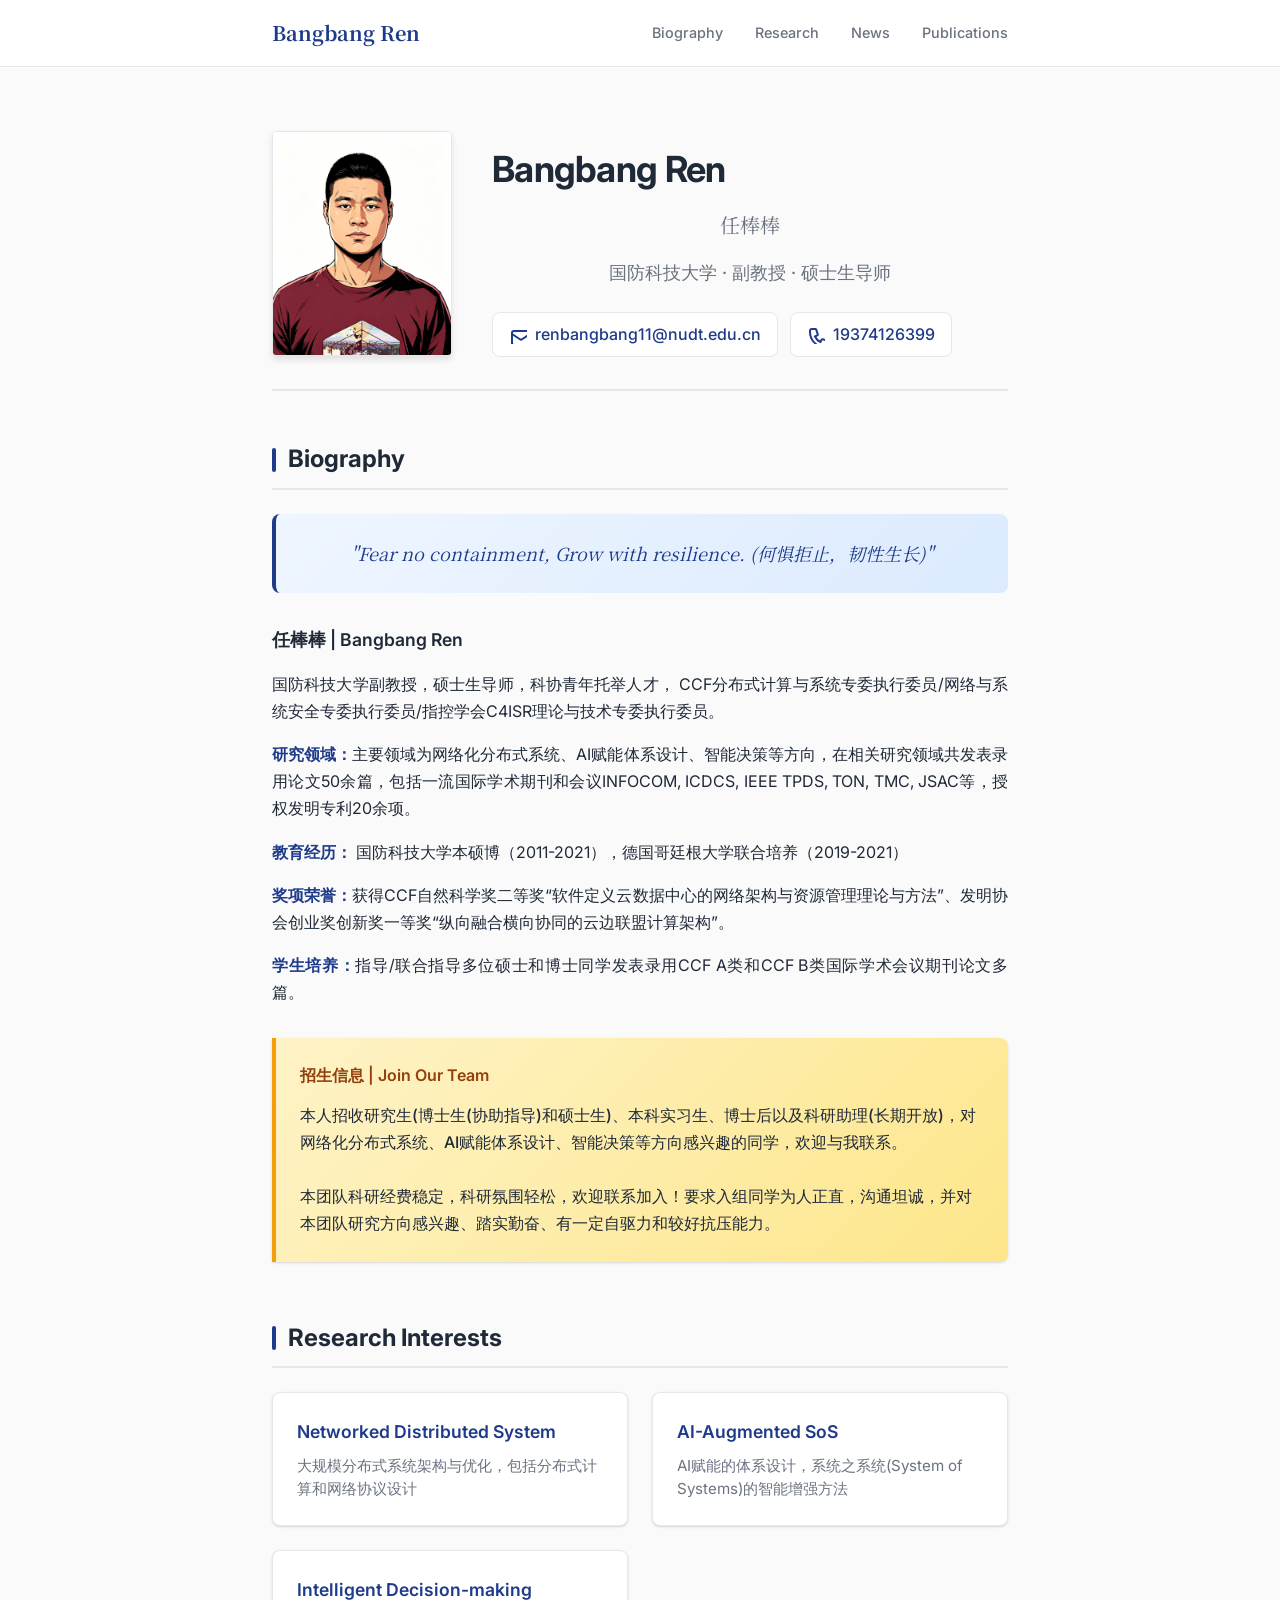
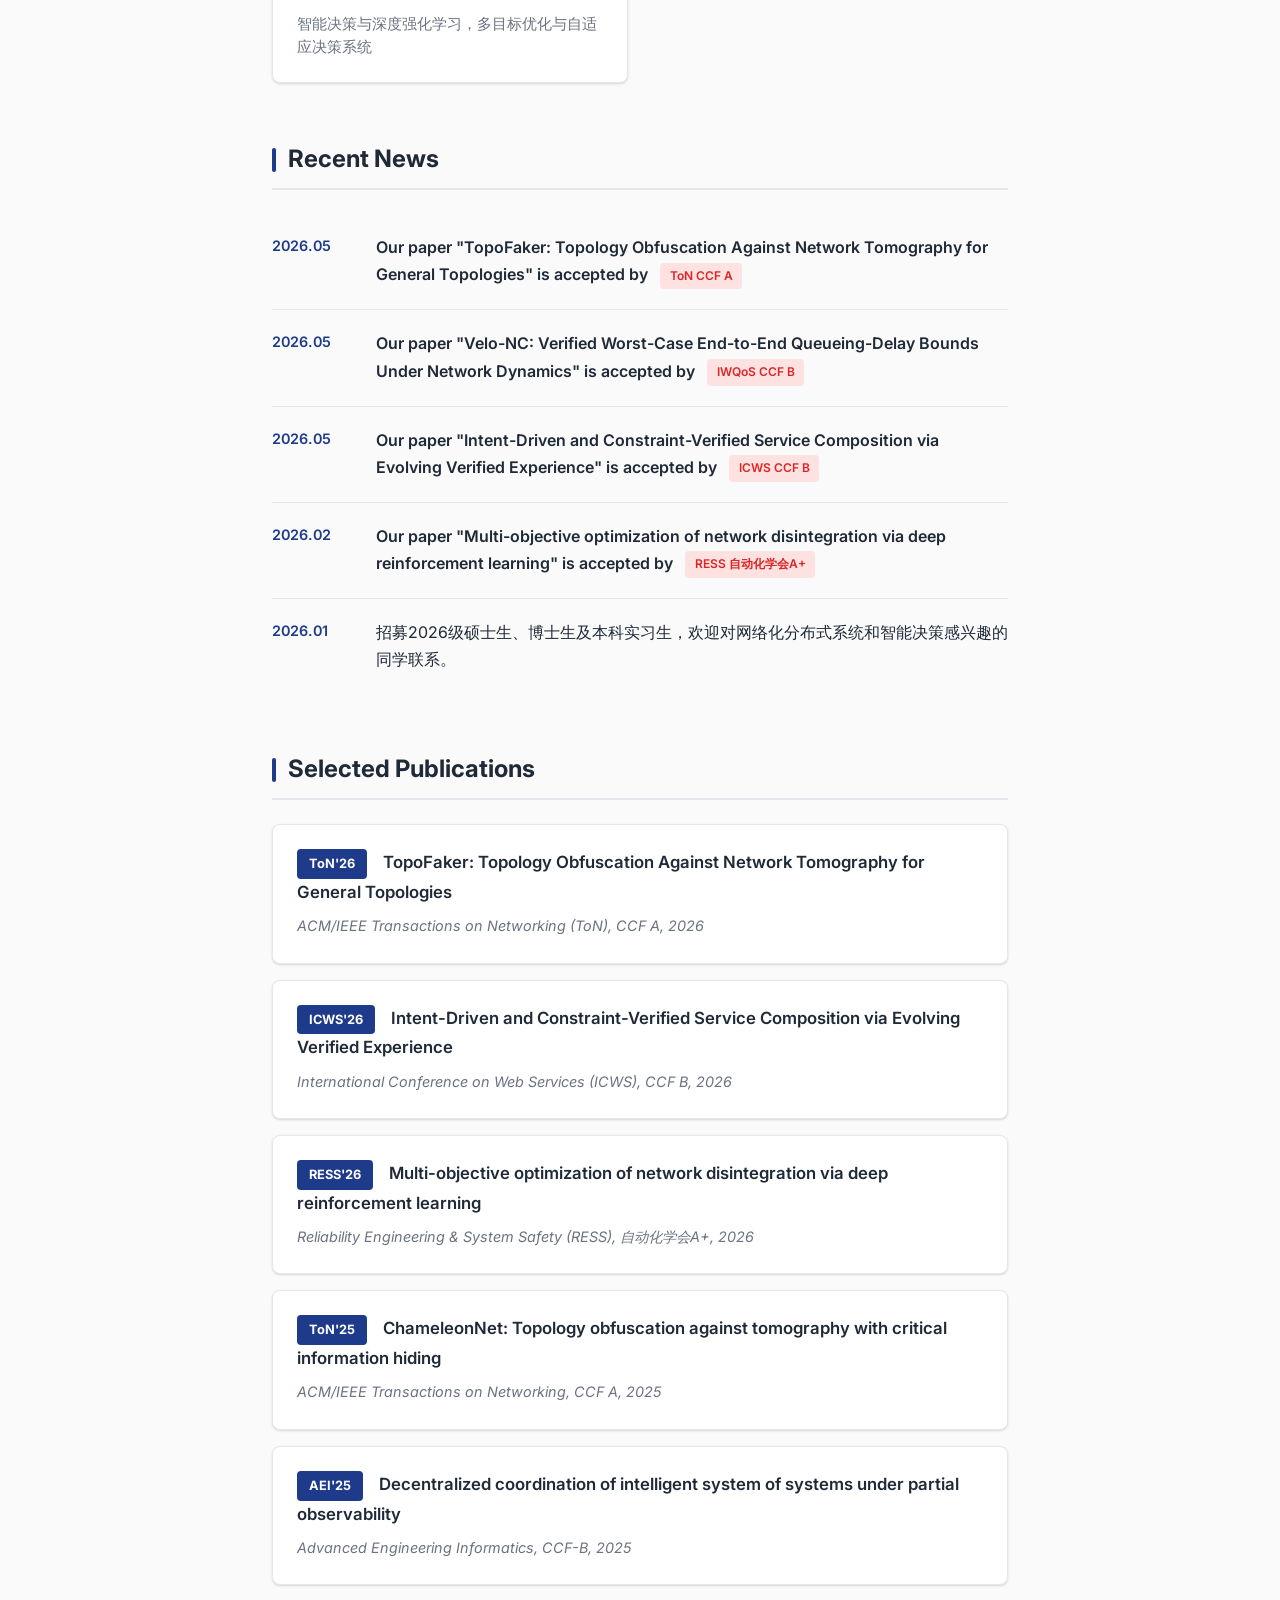
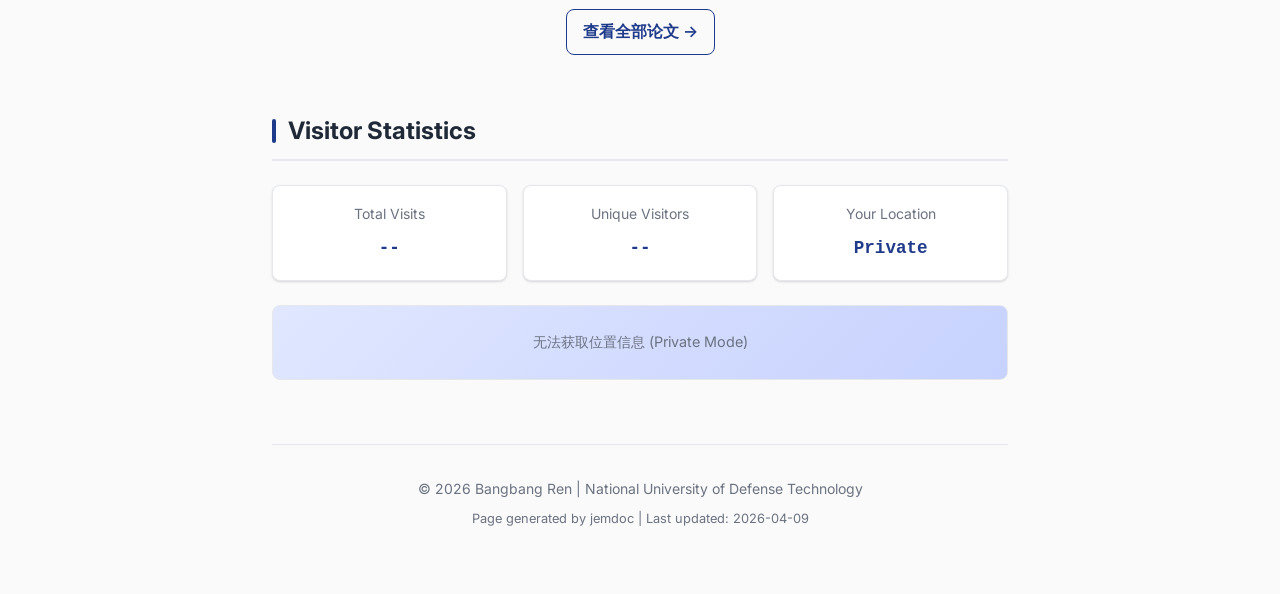
==== commit 094384c6: "Update index.html" ====
--- a/index.html
+++ b/index.html
@@ -627,7 +627,7 @@
                     <strong>教育经历：</strong> 国防科技大学本硕博（2011-2021），德国哥廷根大学联合培养（2019-2021）
                 </p>
                 <p>
-                    <strong>奖项荣誉：</strong>获得CCF自然科学奖二等奖、发明协会创业奖创新奖一等奖。
+                    <strong>奖项荣誉：</strong>获得CCF自然科学奖二等奖“软件定义云数据中心的网络架构与资源管理理论与方法”、发明协会创业奖创新奖一等奖“纵向融合横向协同的云边联盟计算架构”。
                 </p>
                 <p>
                     <strong>学生培养：</strong>指导/联合指导多位硕士和博士同学发表录用CCF A类和CCF B类国际学术会议期刊论文多篇。
@@ -667,14 +667,29 @@
                  <li class="news-item">
                     <span class="news-date">2026.05</span>
                     <div class="news-content">
-                        <a href="#">Intent-Driven and Constraint-Verified Service Composition via Evolving Verified Experience</a> 
+                        <a href="#">Our paper "TopoFaker: Topology Obfuscation Against Network Tomography for General Topologies" is accepted by</a> 
+                        <span class="ccf-tag">ToN CCF A</span>
+                    </div>
+                </li>
+                 <li class="news-item">
+                    <span class="news-date">2026.05</span>
+                    <div class="news-content">
+                        <a href="#">Our paper "Velo-NC: Verified Worst-Case End-to-End Queueing-Delay Bounds 
+  Under Network Dynamics" is accepted by</a> 
+                        <span class="ccf-tag">IWQoS CCF B</span>
+                    </div>
+                </li>
+                 <li class="news-item">
+                    <span class="news-date">2026.05</span>
+                    <div class="news-content">
+                        <a href="#">Our paper "Intent-Driven and Constraint-Verified Service Composition via Evolving Verified Experience" is accepted by</a> 
                         <span class="ccf-tag">ICWS CCF B</span>
                     </div>
                 </li>
                 <li class="news-item">
                     <span class="news-date">2026.02</span>
                     <div class="news-content">
-                        <a href="#">Multi-objective optimization of network disintegration via deep reinforcement learning</a> 
+                        <a href="#">Our paper "Multi-objective optimization of network disintegration via deep reinforcement learning" is accepted by</a> 
                         <span class="ccf-tag">RESS 自动化学会A+</span>
                     </div>
                 </li>
@@ -690,7 +705,12 @@
         <!-- Selected Publications -->
         <section class="section" id="publications">
             <h2 class="section-header">Selected Publications</h2>
-           <div class="publication-item">
+            <div class="publication-item">
+                <span class="venue-tag">ToN'26</span>
+                <a href="#" class="pub-title">TopoFaker: Topology Obfuscation Against Network Tomography for General Topologies</a>
+                <div class="venue">ACM/IEEE Transactions on Networking (ToN), CCF A, 2026</div>
+            </div>
+                        <div class="publication-item">
                 <span class="venue-tag">ICWS'26</span>
                 <a href="#" class="pub-title">Intent-Driven and Constraint-Verified Service Composition via Evolving Verified Experience</a>
                 <div class="venue">International Conference on Web Services (ICWS), CCF B, 2026</div>
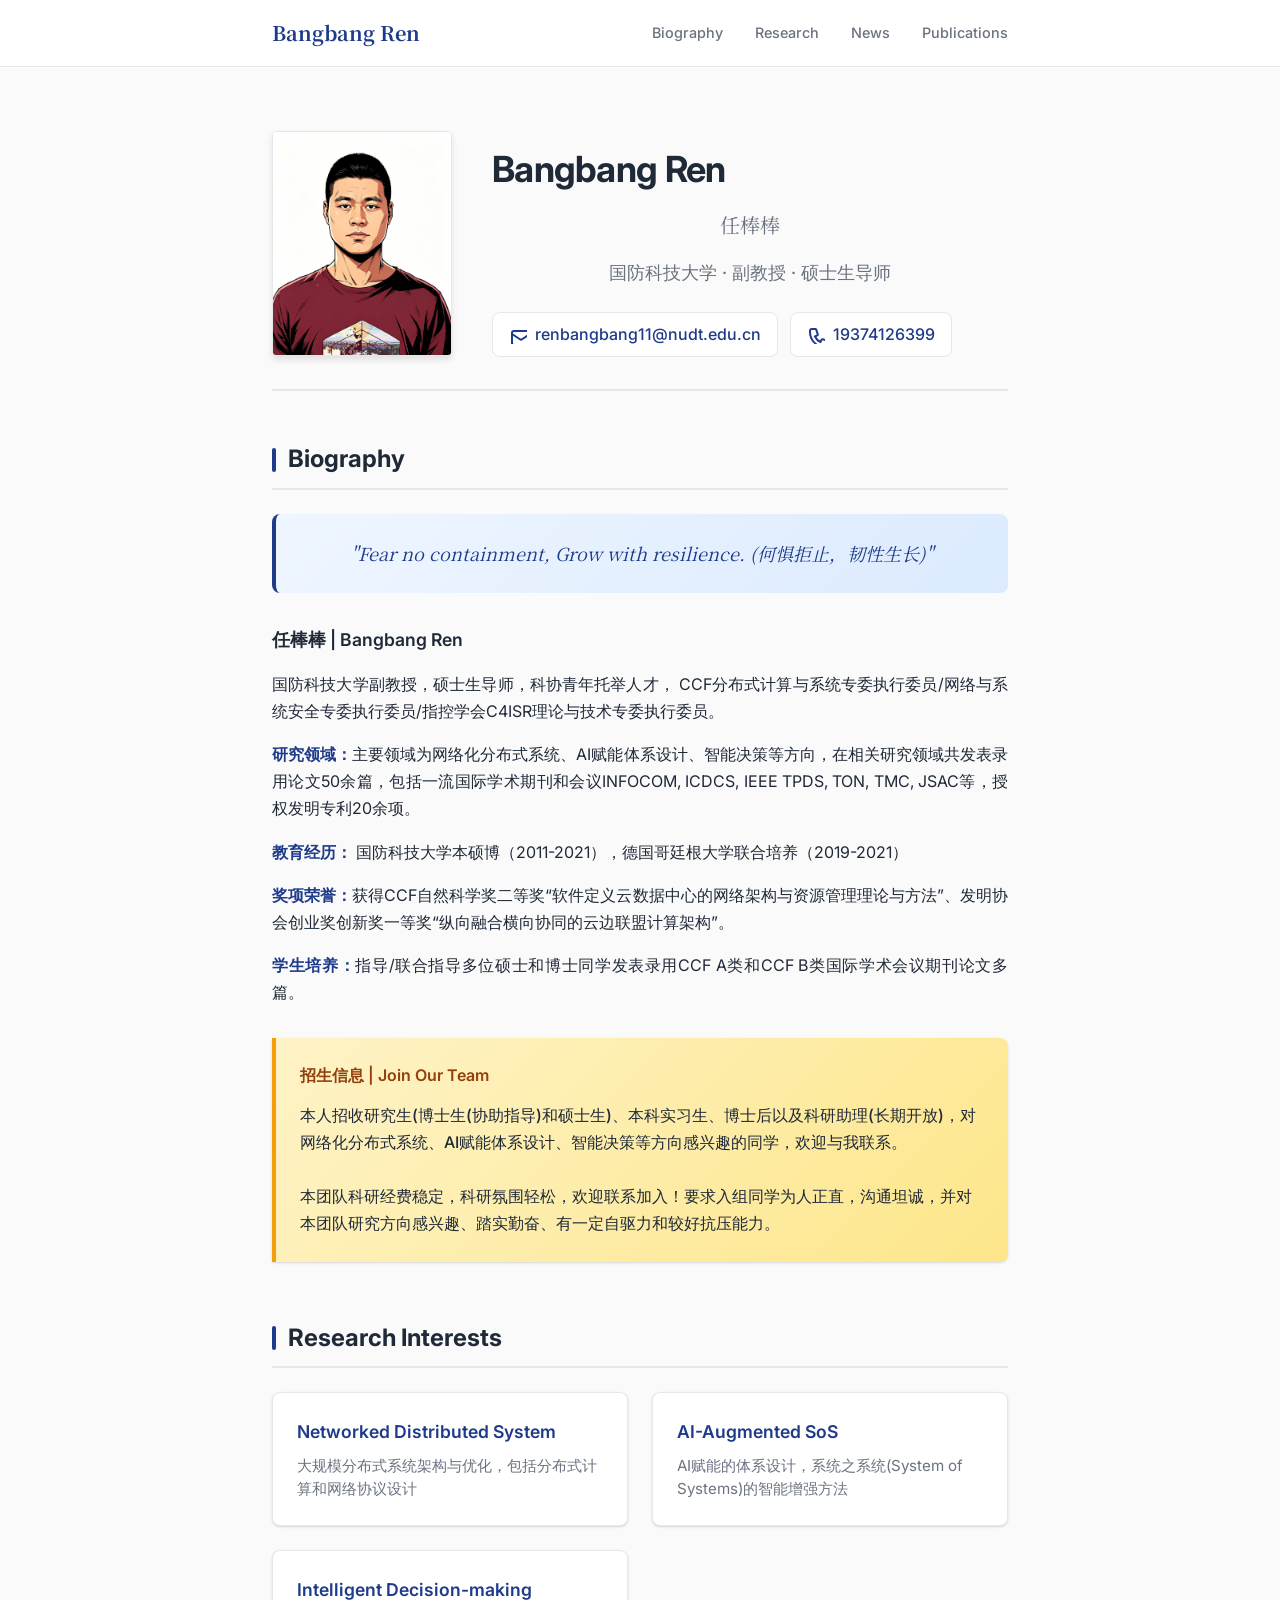
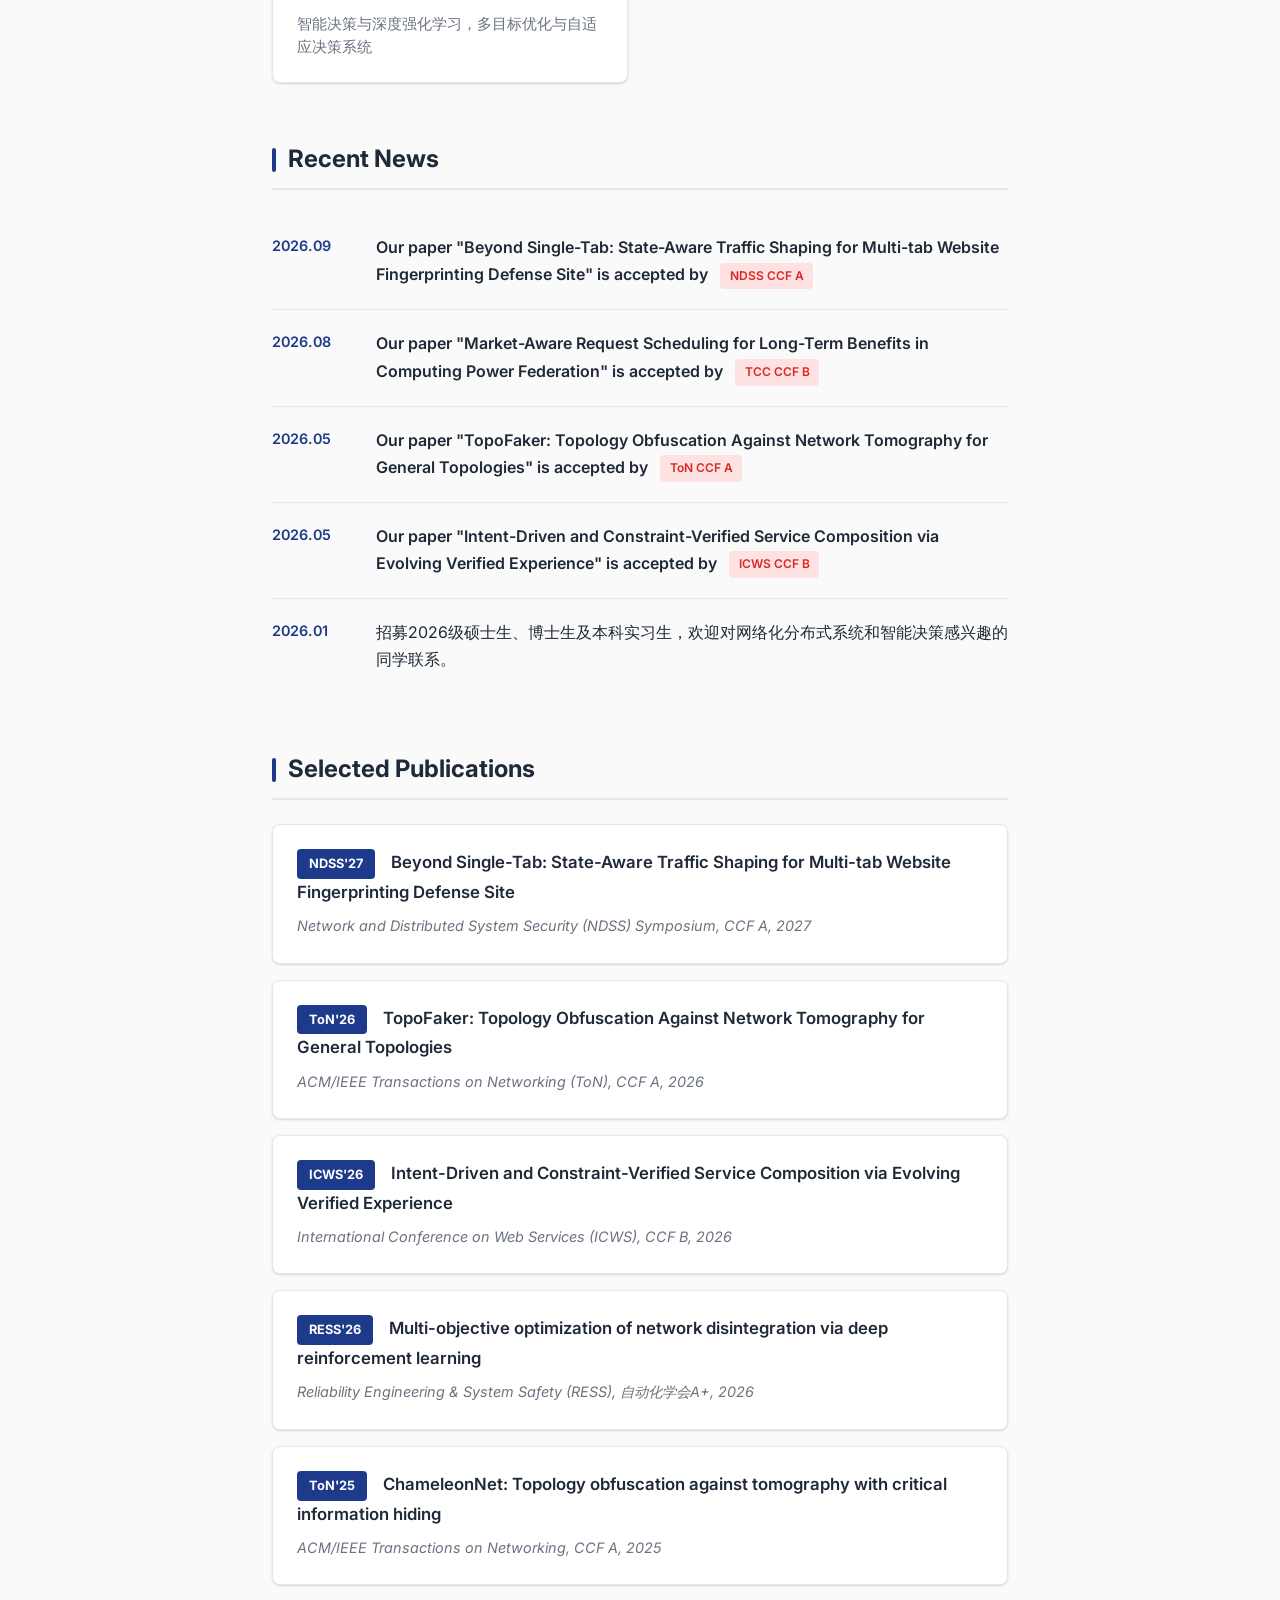
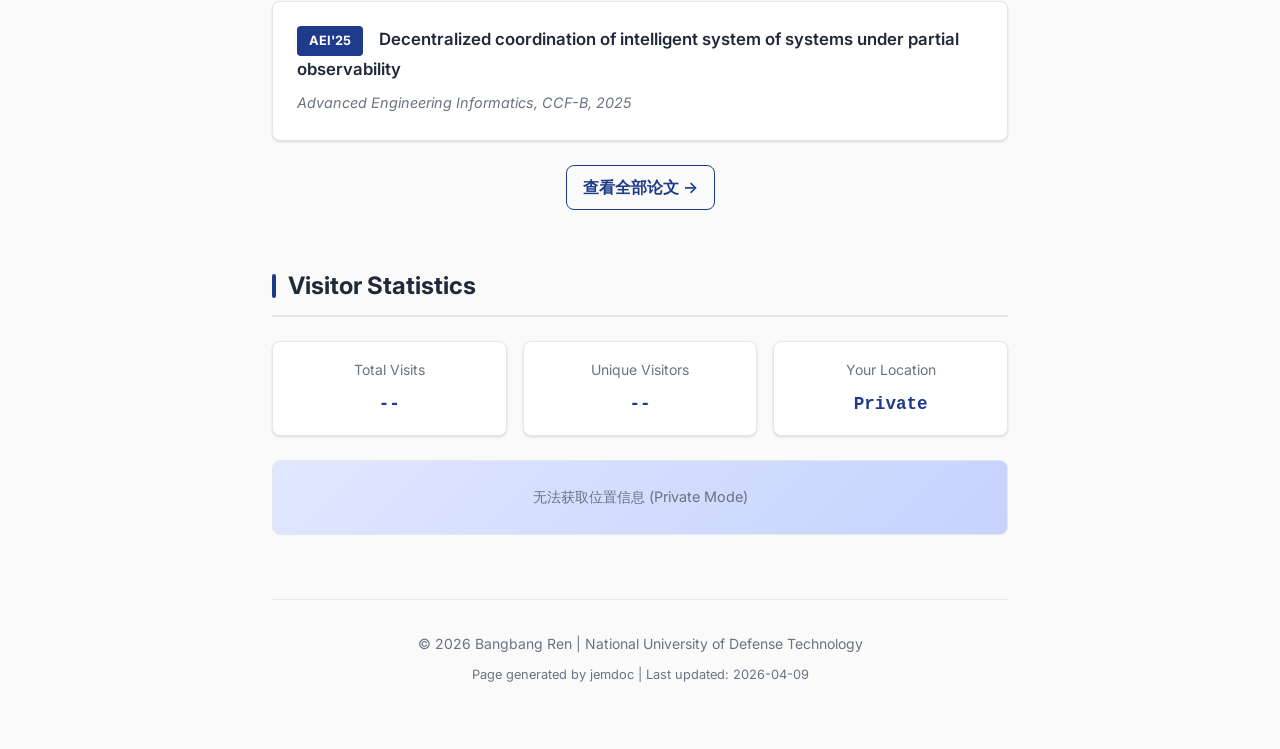
==== commit bac80f6e: "Update index.html" ====
--- a/index.html
+++ b/index.html
@@ -664,6 +664,23 @@
         <section class="section" id="news">
             <h2 class="section-header">Recent News</h2>
             <ul class="news-list">
+                
+              <li class="news-item">
+                    <span class="news-date">2026.09</span>
+                    <div class="news-content">
+                        <a href="#">Our paper "Beyond Single-Tab: State-Aware Traffic Shaping for Multi-tab Website Fingerprinting Defense Site" is accepted by</a> 
+                        <span class="ccf-tag">NDSS CCF A</span>
+                    </div>
+                </li>
+                
+              <li class="news-item">
+                    <span class="news-date">2026.08</span>
+                    <div class="news-content">
+                        <a href="#">Our paper "Market-Aware Request Scheduling for Long-Term Benefits in Computing Power Federation" is accepted by</a> 
+                        <span class="ccf-tag">TCC CCF B</span>
+                    </div>
+                </li>
+                
                  <li class="news-item">
                     <span class="news-date">2026.05</span>
                     <div class="news-content">
@@ -671,14 +688,7 @@
                         <span class="ccf-tag">ToN CCF A</span>
                     </div>
                 </li>
-                 <li class="news-item">
-                    <span class="news-date">2026.05</span>
-                    <div class="news-content">
-                        <a href="#">Our paper "Velo-NC: Verified Worst-Case End-to-End Queueing-Delay Bounds 
-  Under Network Dynamics" is accepted by</a> 
-                        <span class="ccf-tag">IWQoS CCF B</span>
-                    </div>
-                </li>
+                              
                  <li class="news-item">
                     <span class="news-date">2026.05</span>
                     <div class="news-content">
@@ -686,13 +696,7 @@
                         <span class="ccf-tag">ICWS CCF B</span>
                     </div>
                 </li>
-                <li class="news-item">
-                    <span class="news-date">2026.02</span>
-                    <div class="news-content">
-                        <a href="#">Our paper "Multi-objective optimization of network disintegration via deep reinforcement learning" is accepted by</a> 
-                        <span class="ccf-tag">RESS 自动化学会A+</span>
-                    </div>
-                </li>
+                
                 <li class="news-item">
                     <span class="news-date">2026.01</span>
                     <div class="news-content">
@@ -705,6 +709,12 @@
         <!-- Selected Publications -->
         <section class="section" id="publications">
             <h2 class="section-header">Selected Publications</h2>
+            <div class="publication-item">
+                <span class="venue-tag">NDSS'27</span>
+                <a href="#" class="pub-title">Beyond Single-Tab: State-Aware Traffic Shaping for Multi-tab Website Fingerprinting Defense Site</a>
+                <div class="venue">Network and Distributed System Security (NDSS) Symposium, CCF A, 2027</div>
+            </div>
+            
             <div class="publication-item">
                 <span class="venue-tag">ToN'26</span>
                 <a href="#" class="pub-title">TopoFaker: Topology Obfuscation Against Network Tomography for General Topologies</a>
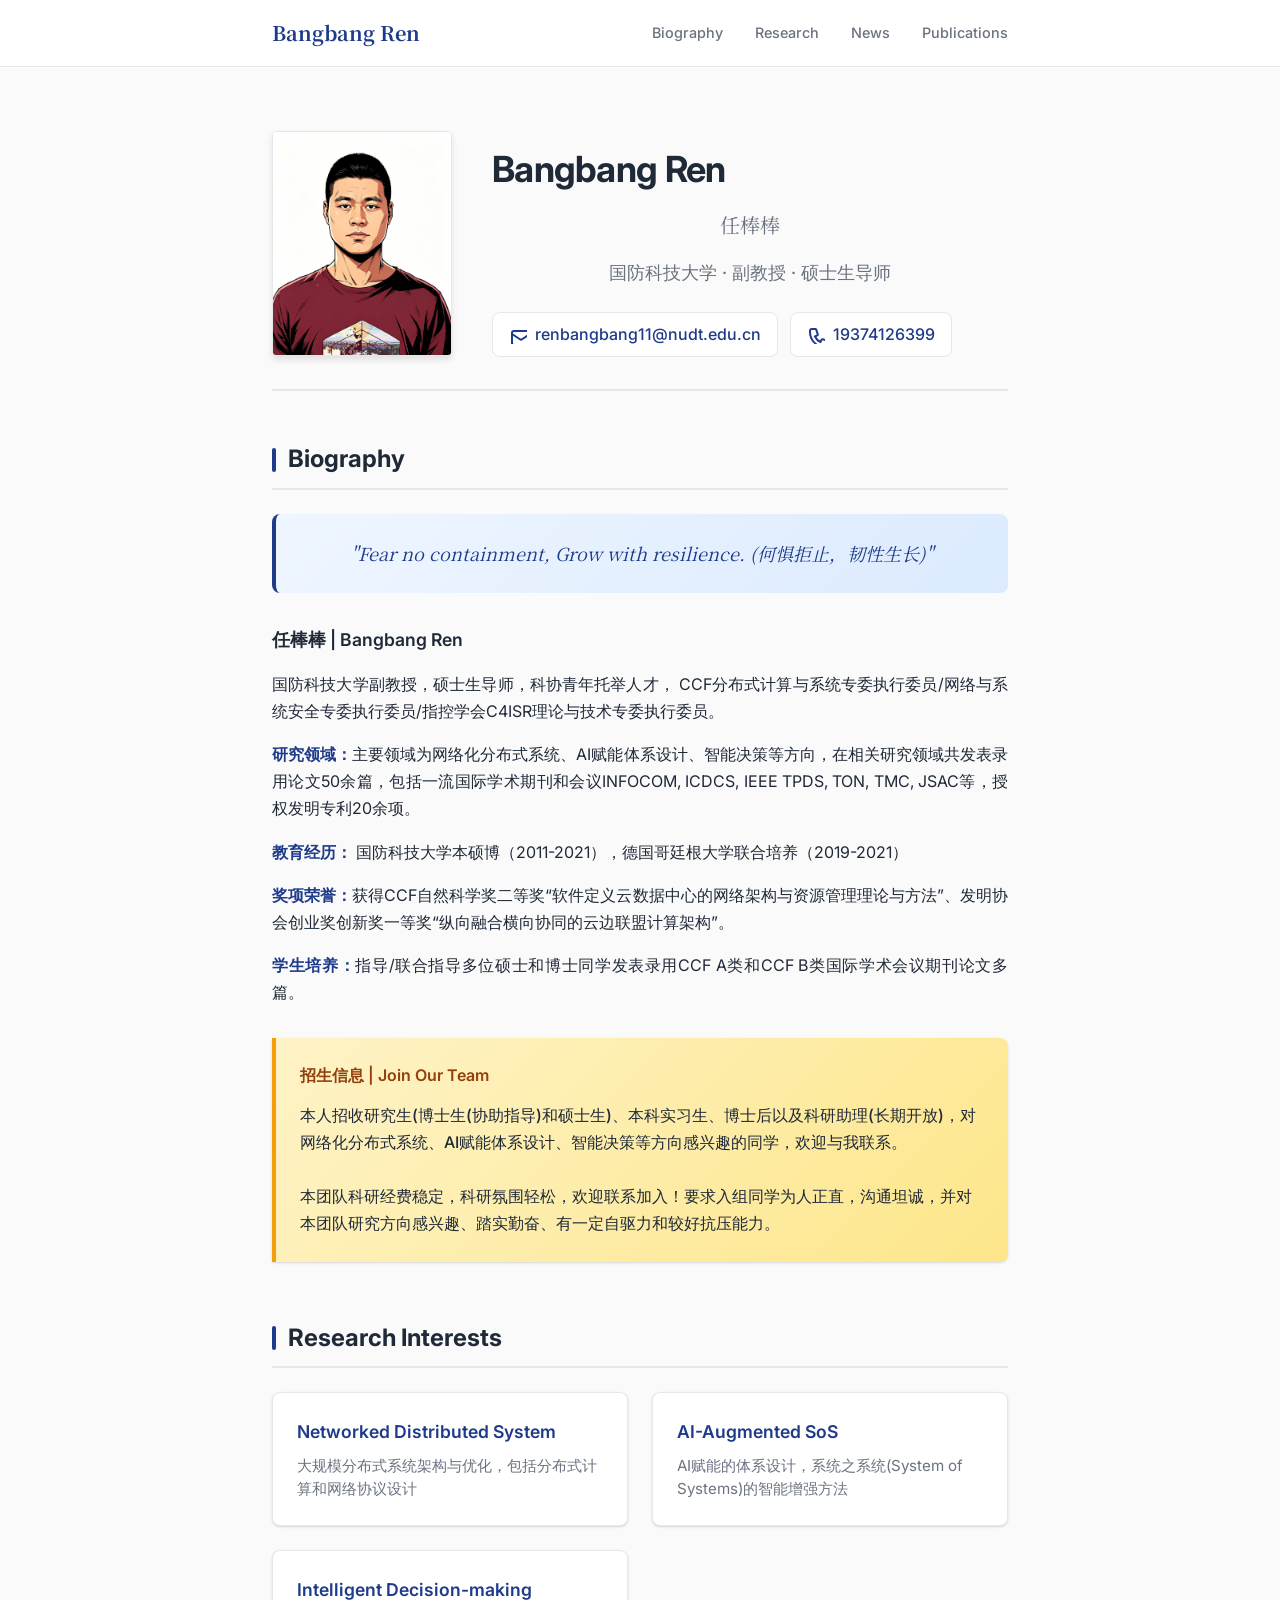
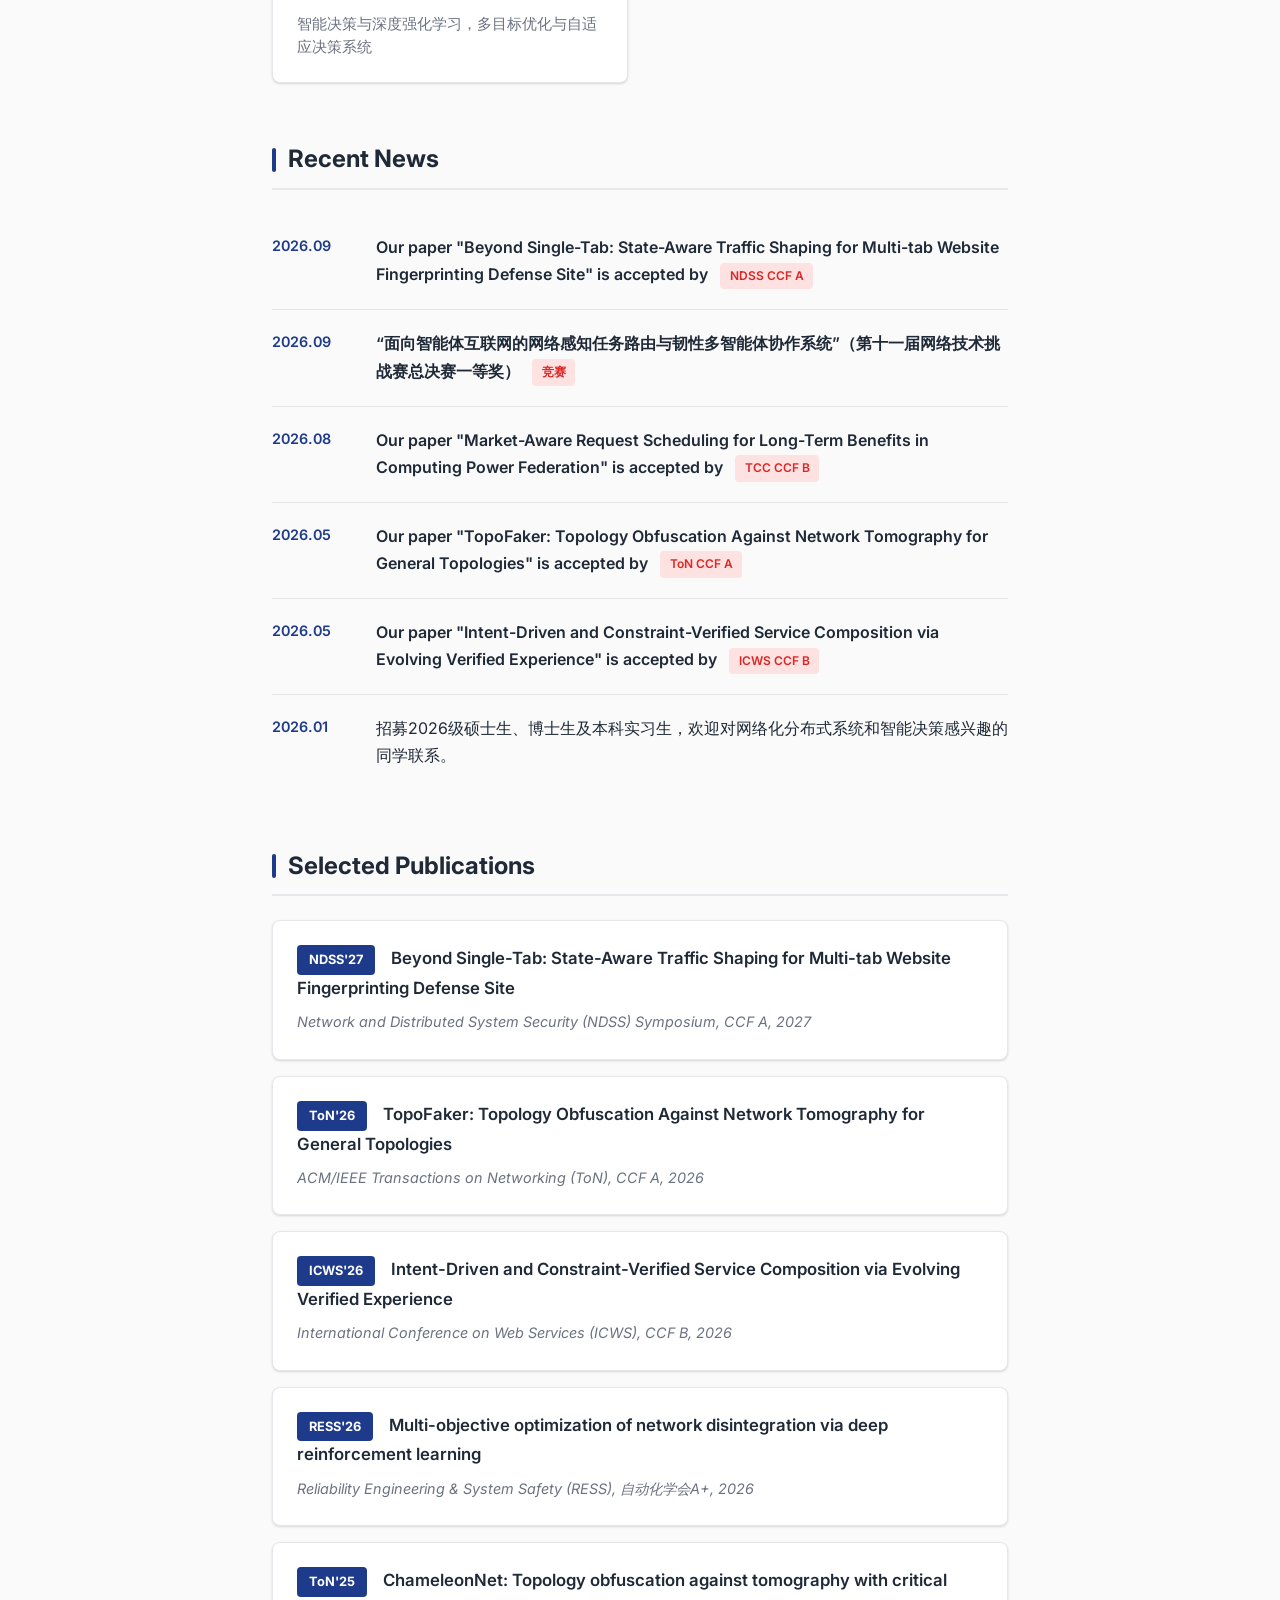
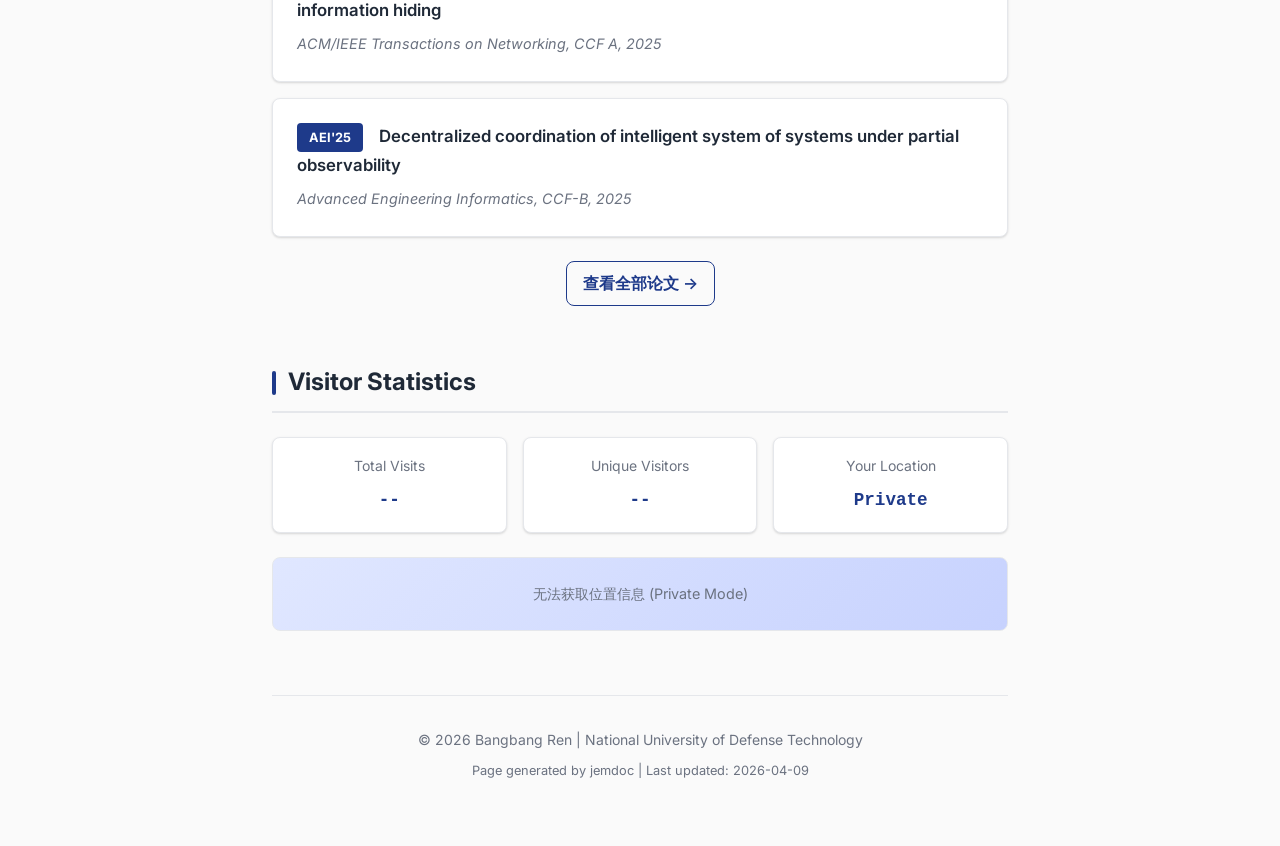
==== commit 9c6fb2dc: "Update index.html" ====
--- a/index.html
+++ b/index.html
@@ -670,6 +670,14 @@
                     <div class="news-content">
                         <a href="#">Our paper "Beyond Single-Tab: State-Aware Traffic Shaping for Multi-tab Website Fingerprinting Defense Site" is accepted by</a> 
                         <span class="ccf-tag">NDSS CCF A</span>
+                    </div>
+                </li>
+
+                <li class="news-item">
+                    <span class="news-date">2026.09</span>
+                    <div class="news-content">
+                        <a href="#">“面向智能体互联网的网络感知任务路由与韧性多智能体协作系统”（第十一届网络技术挑战赛总决赛一等奖）</a> 
+                        <span class="ccf-tag">竞赛</span>
                     </div>
                 </li>
                 
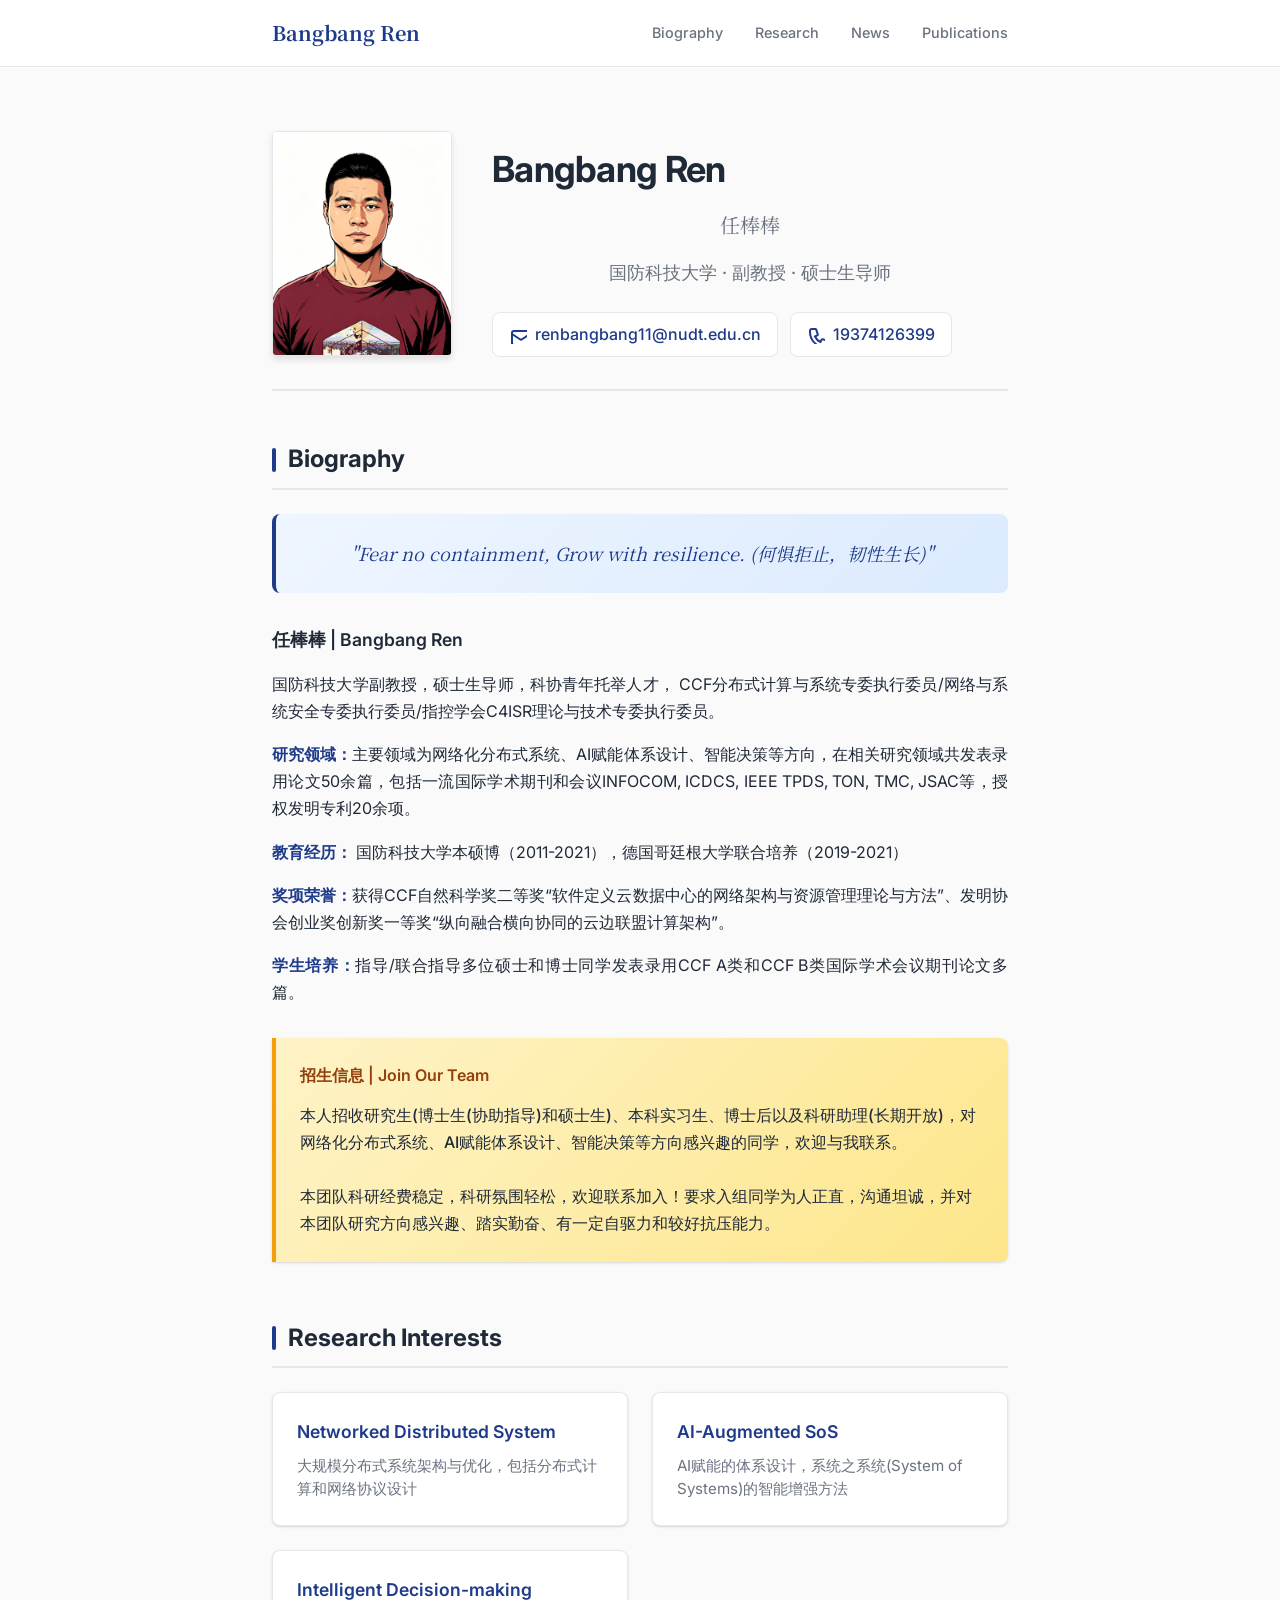
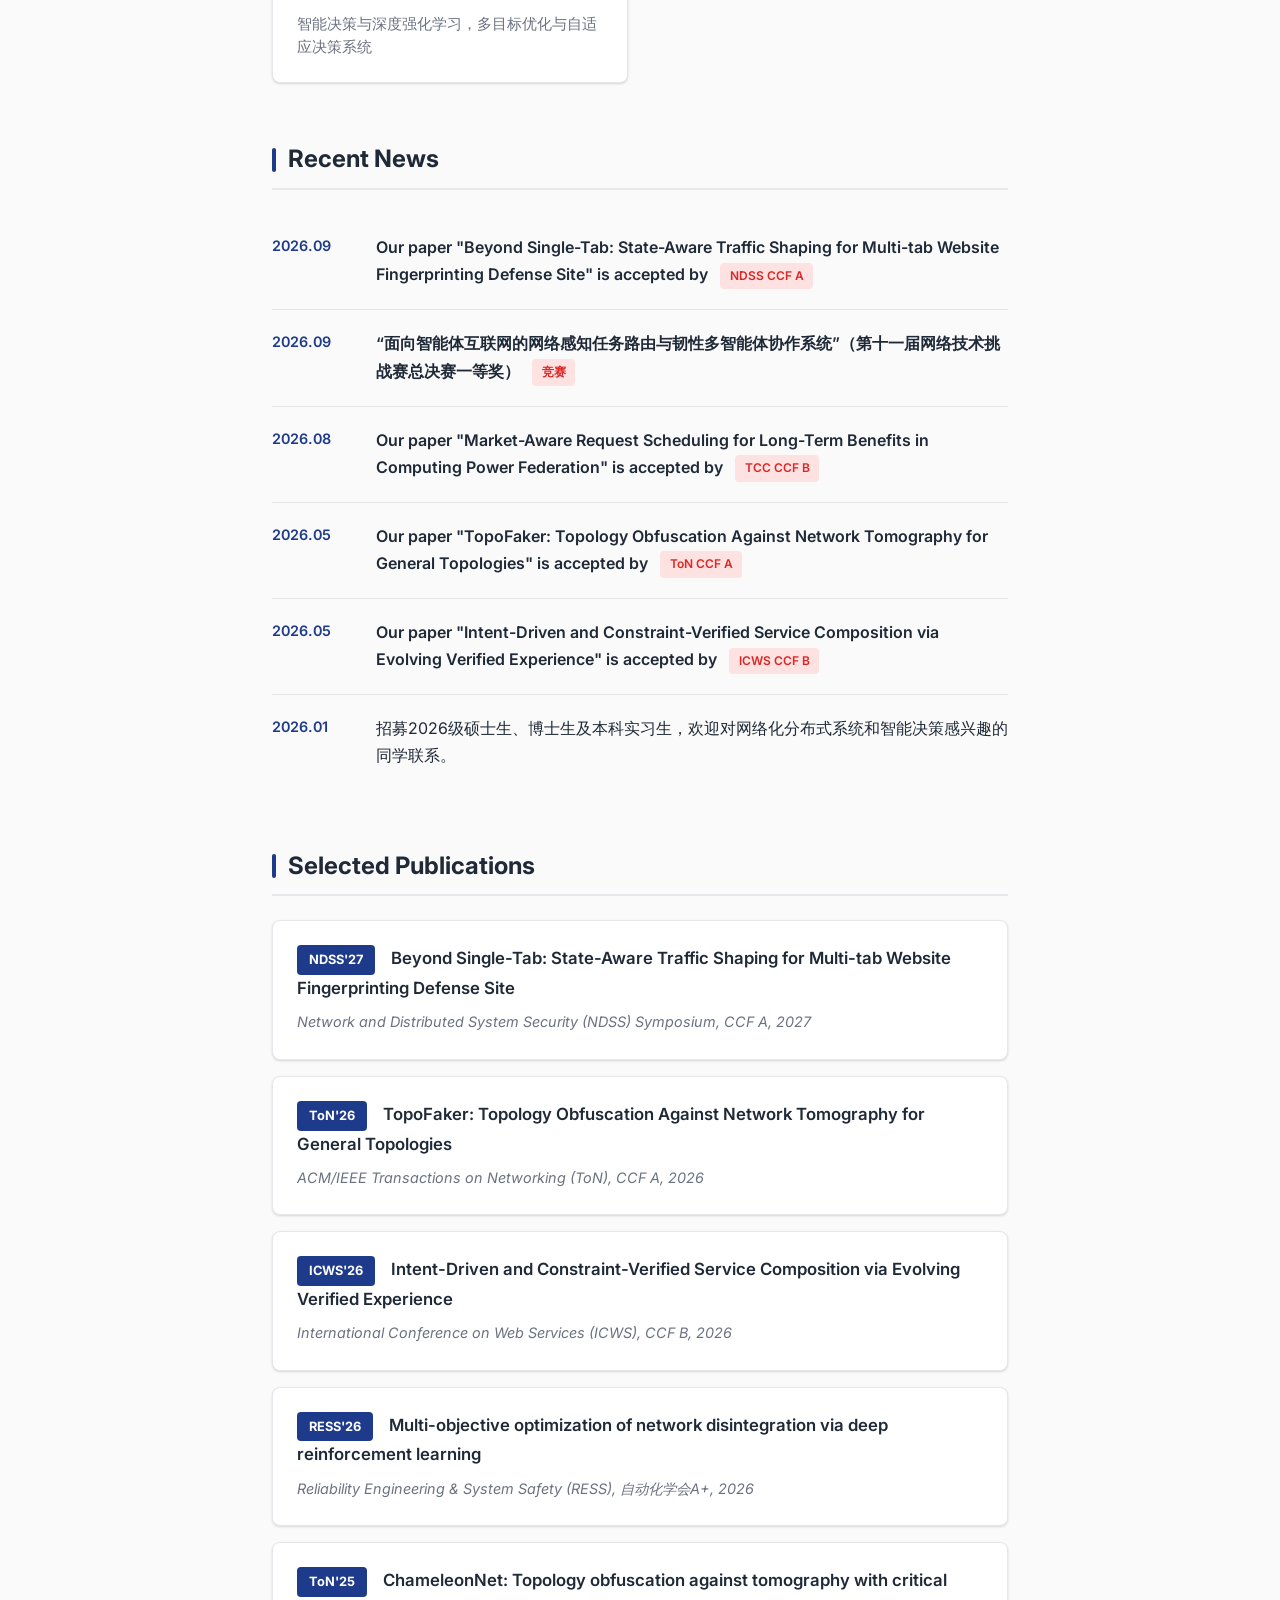
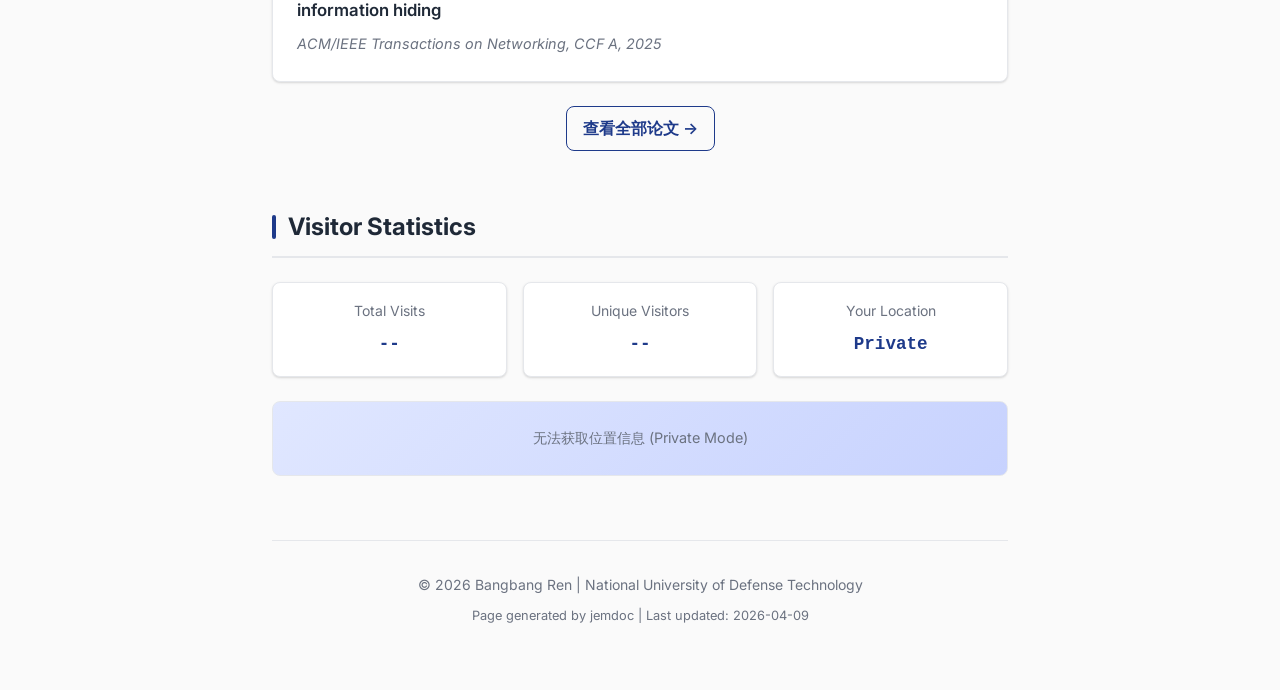
==== commit 93a5fe65: "Update index.html" ====
--- a/index.html
+++ b/index.html
@@ -746,13 +746,7 @@
                 <div class="venue">ACM/IEEE Transactions on Networking, CCF A, 2025</div>
             </div>
 
-          <div class="publication-item">
-                <span class="venue-tag">AEI'25</span>
-                <a href="#" class="pub-title">Decentralized coordination of intelligent system of systems under partial observability</a>
-                <div class="venue">Advanced Engineering Informatics, CCF-B, 2025</div>
-            </div>
-
-            
+           
             <p class="more-link">
                 <a href="https://scholar.google.com/citations?user=x1xr6r4AAAAJ&hl=zh-CN&oi=ao">
                     查看全部论文 →
